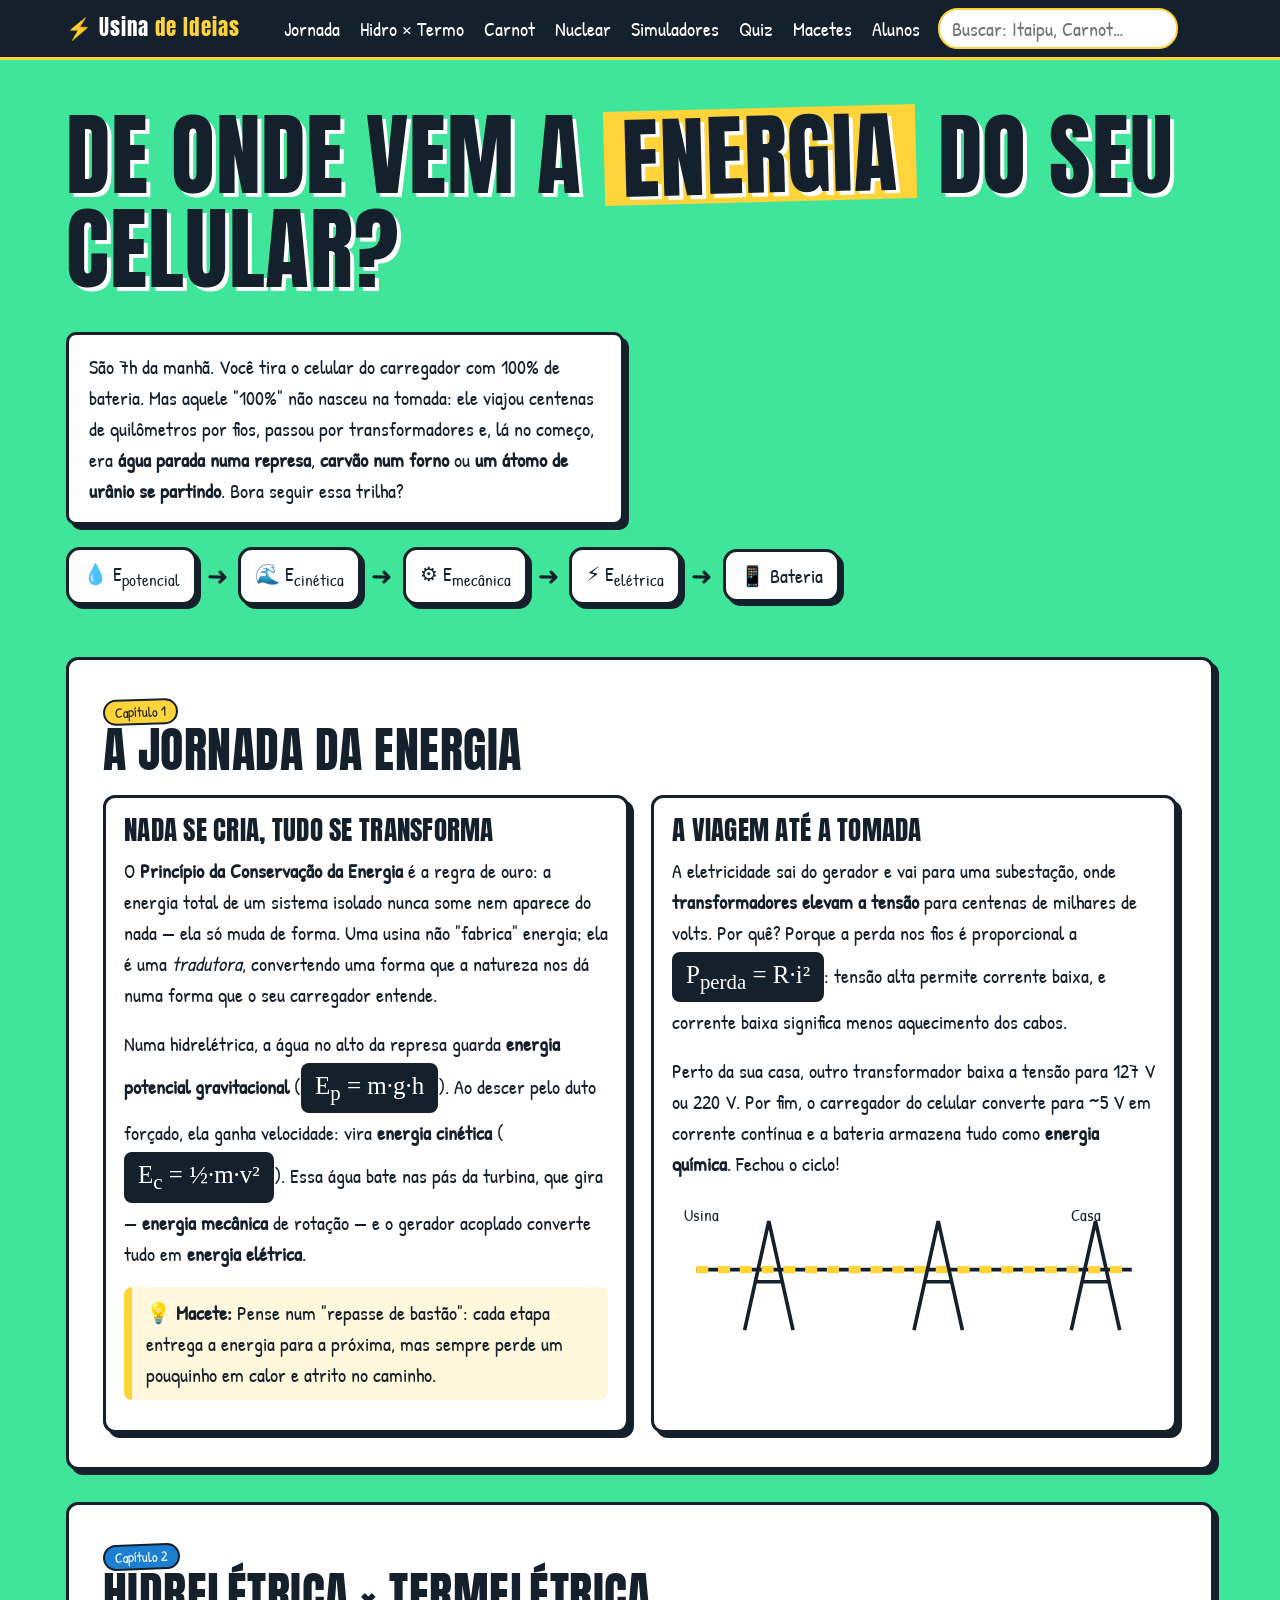
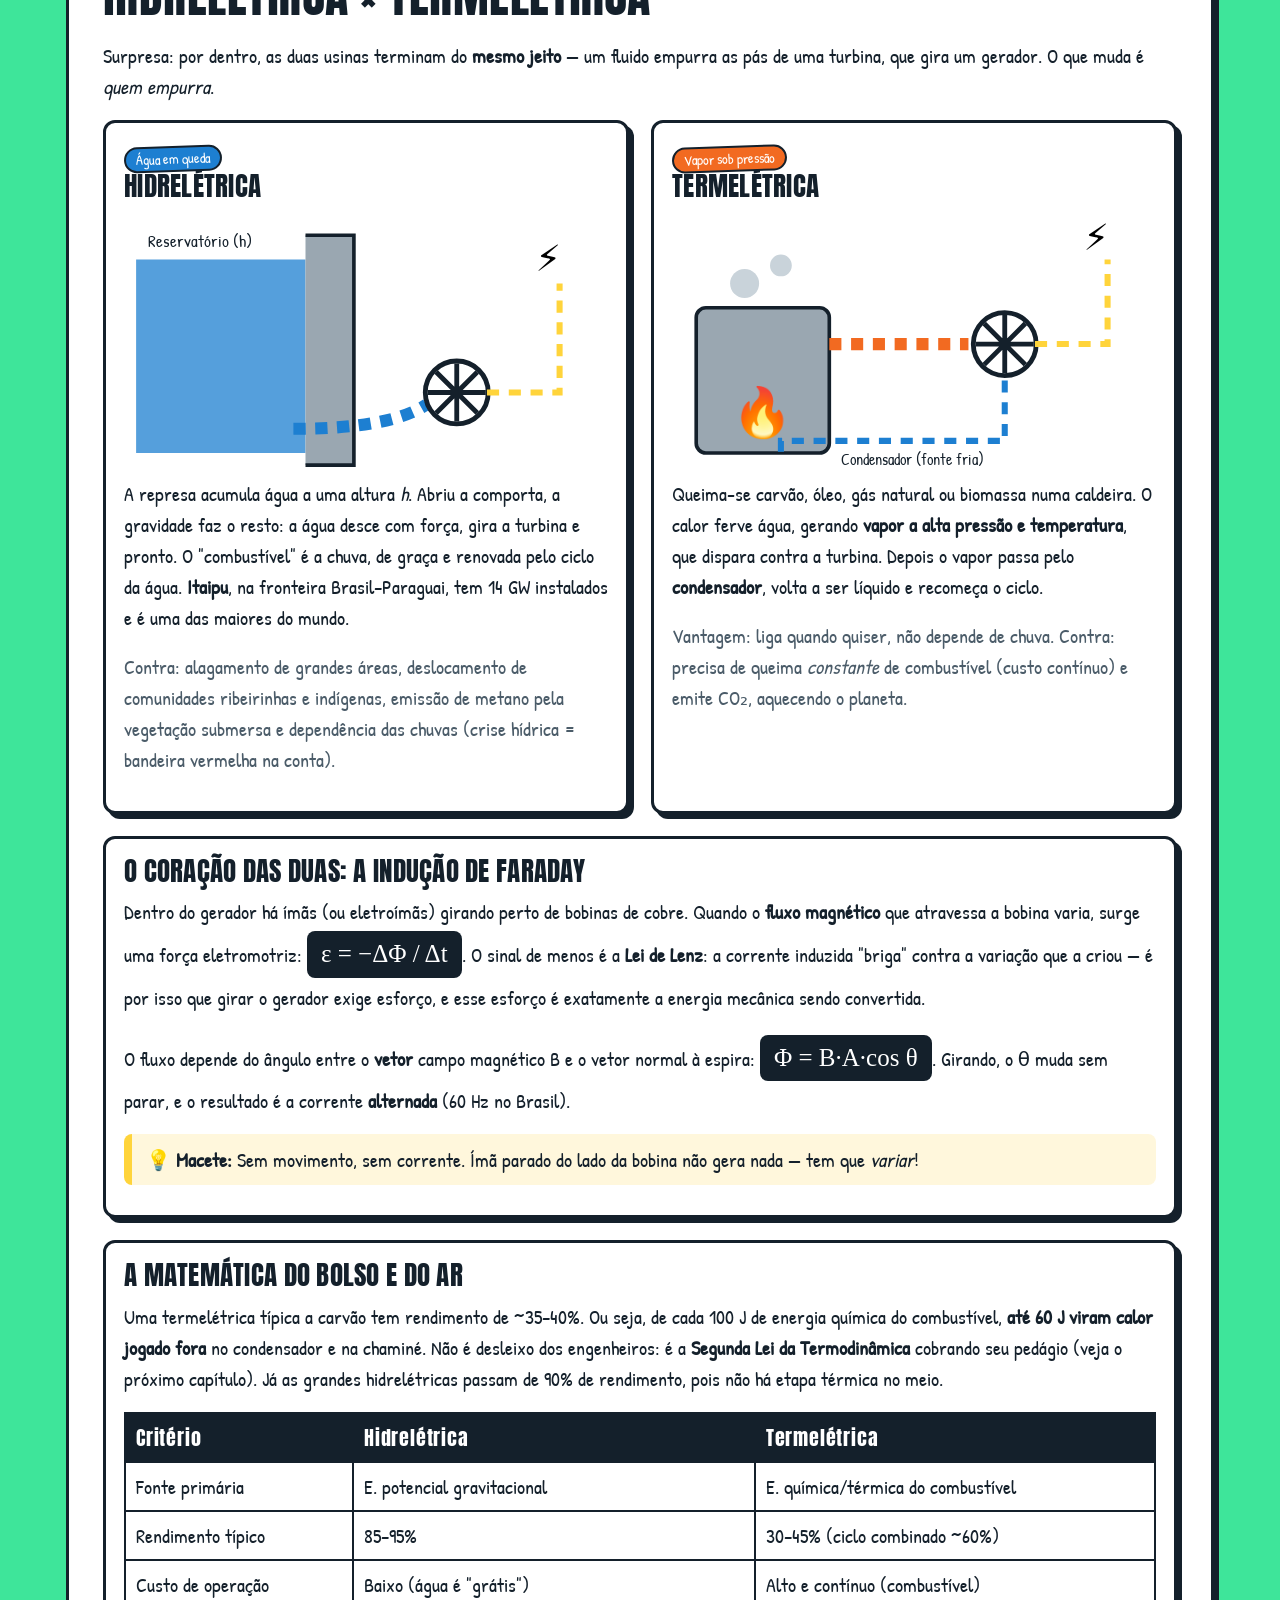
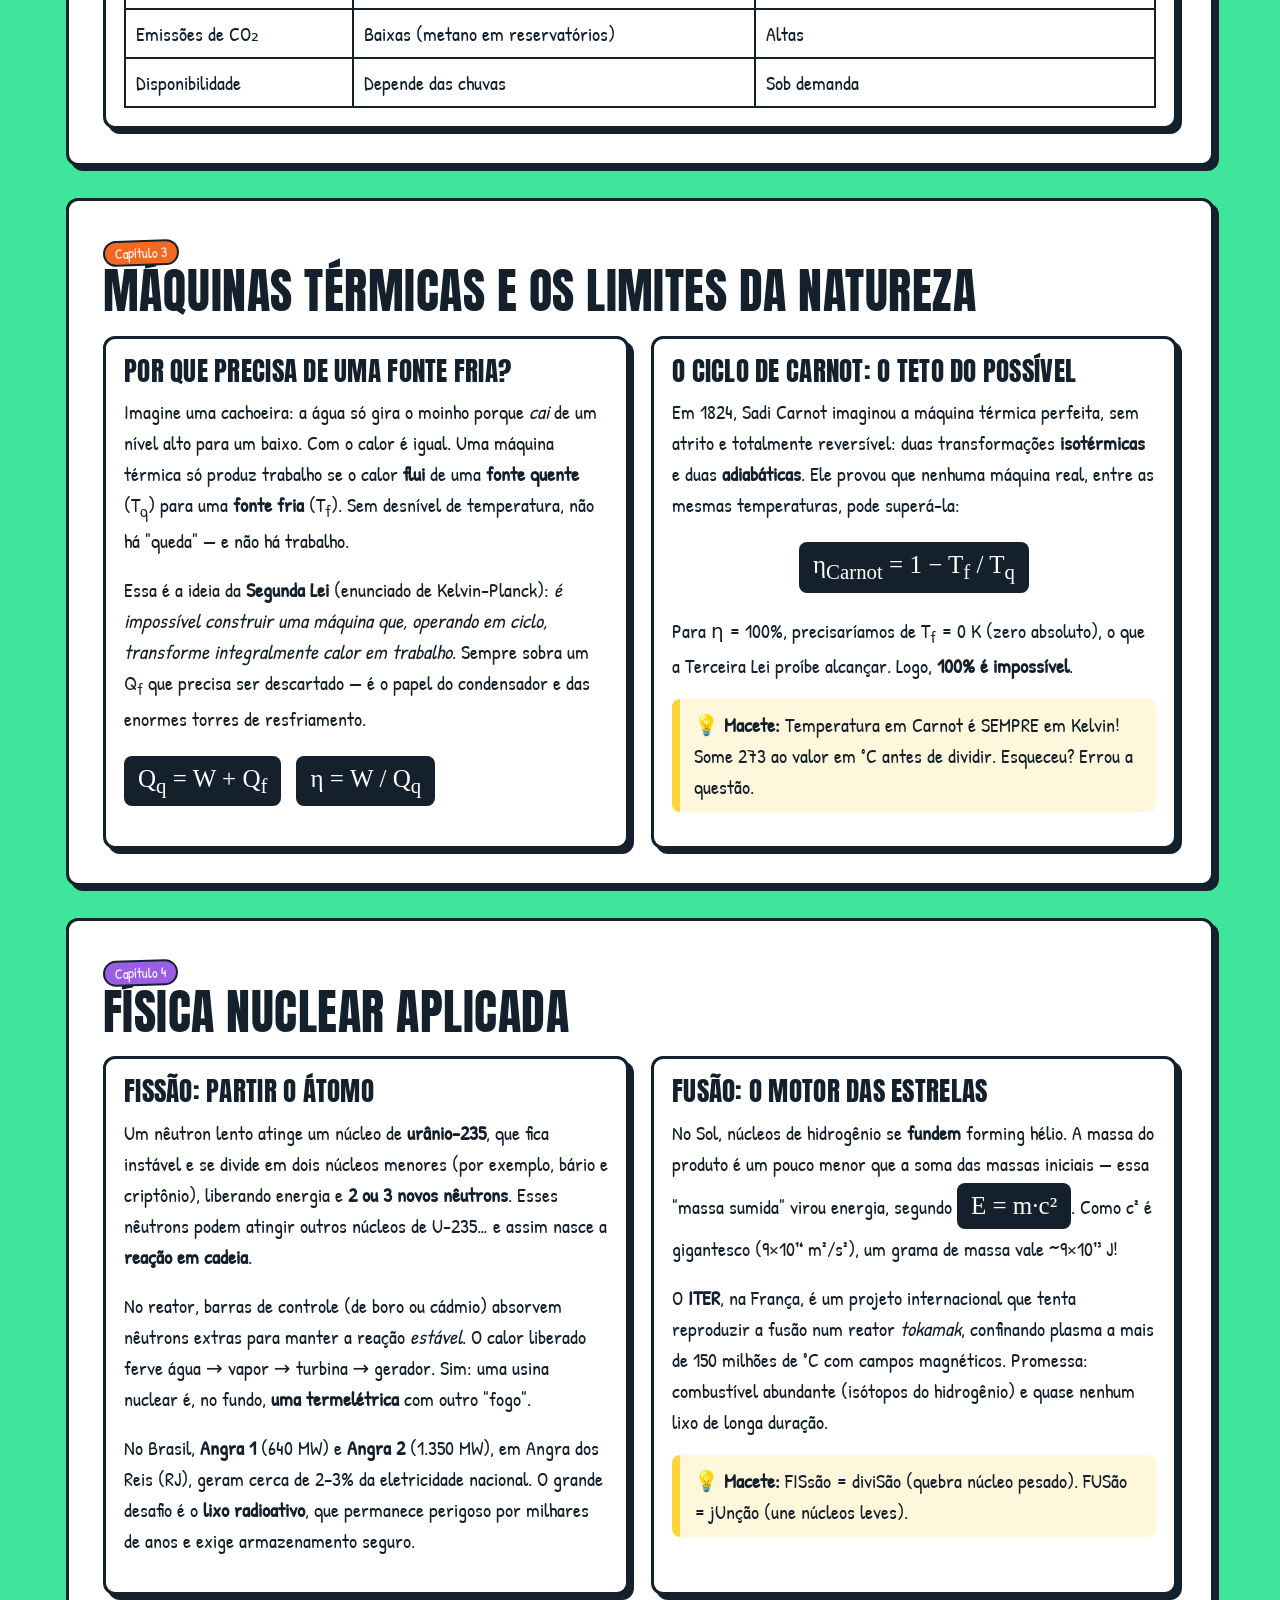
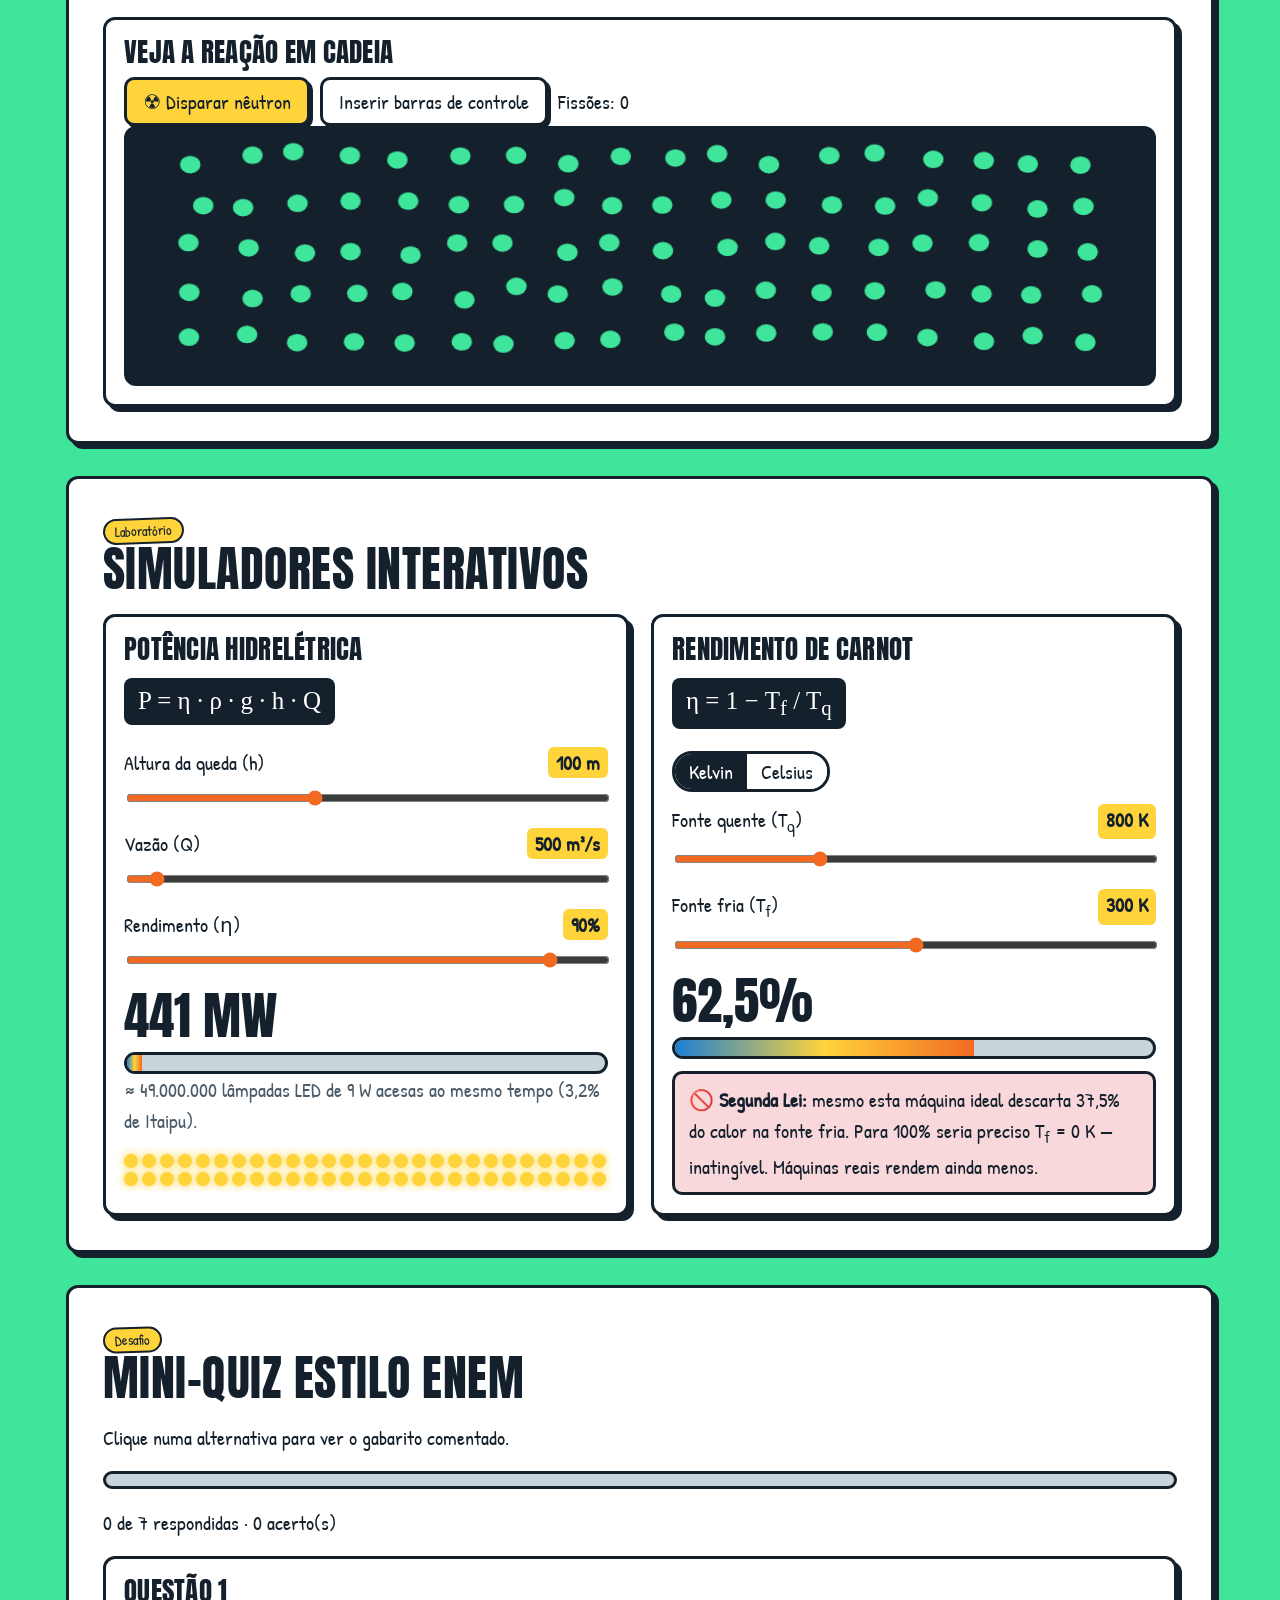
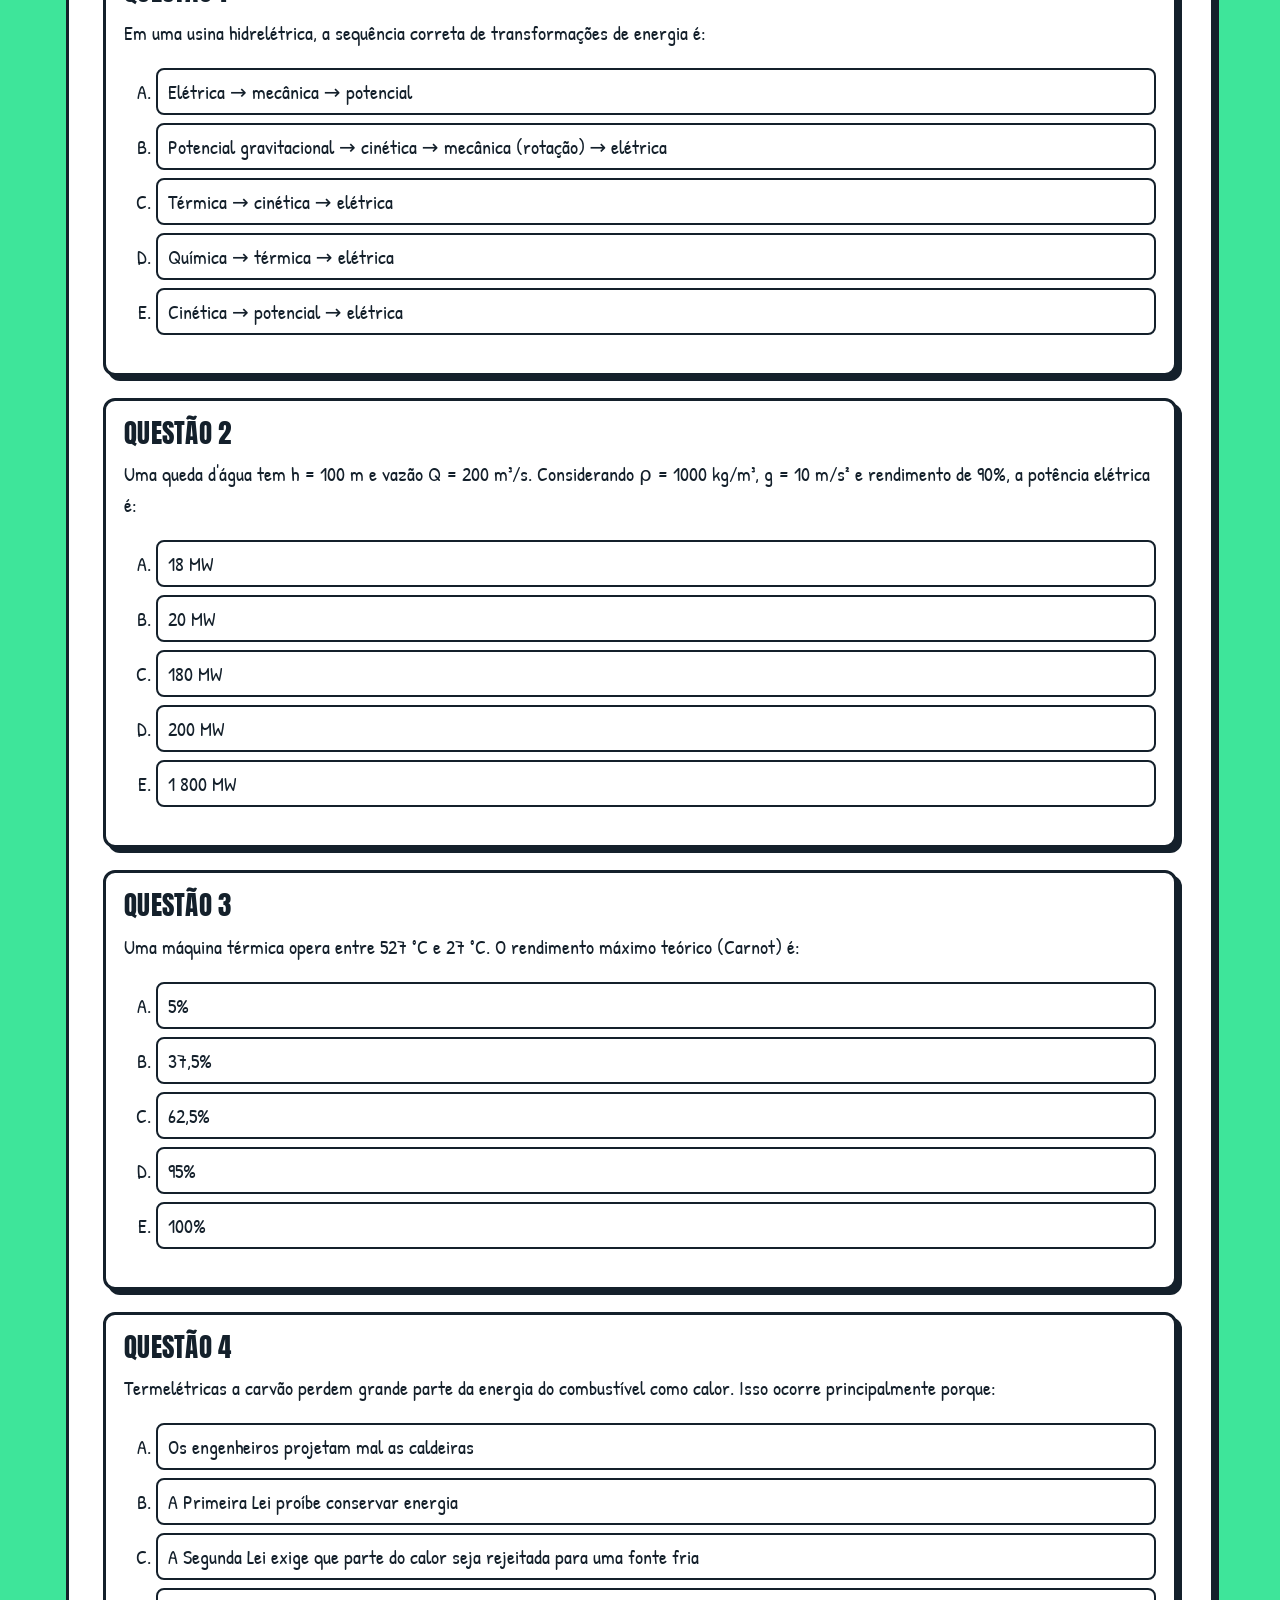
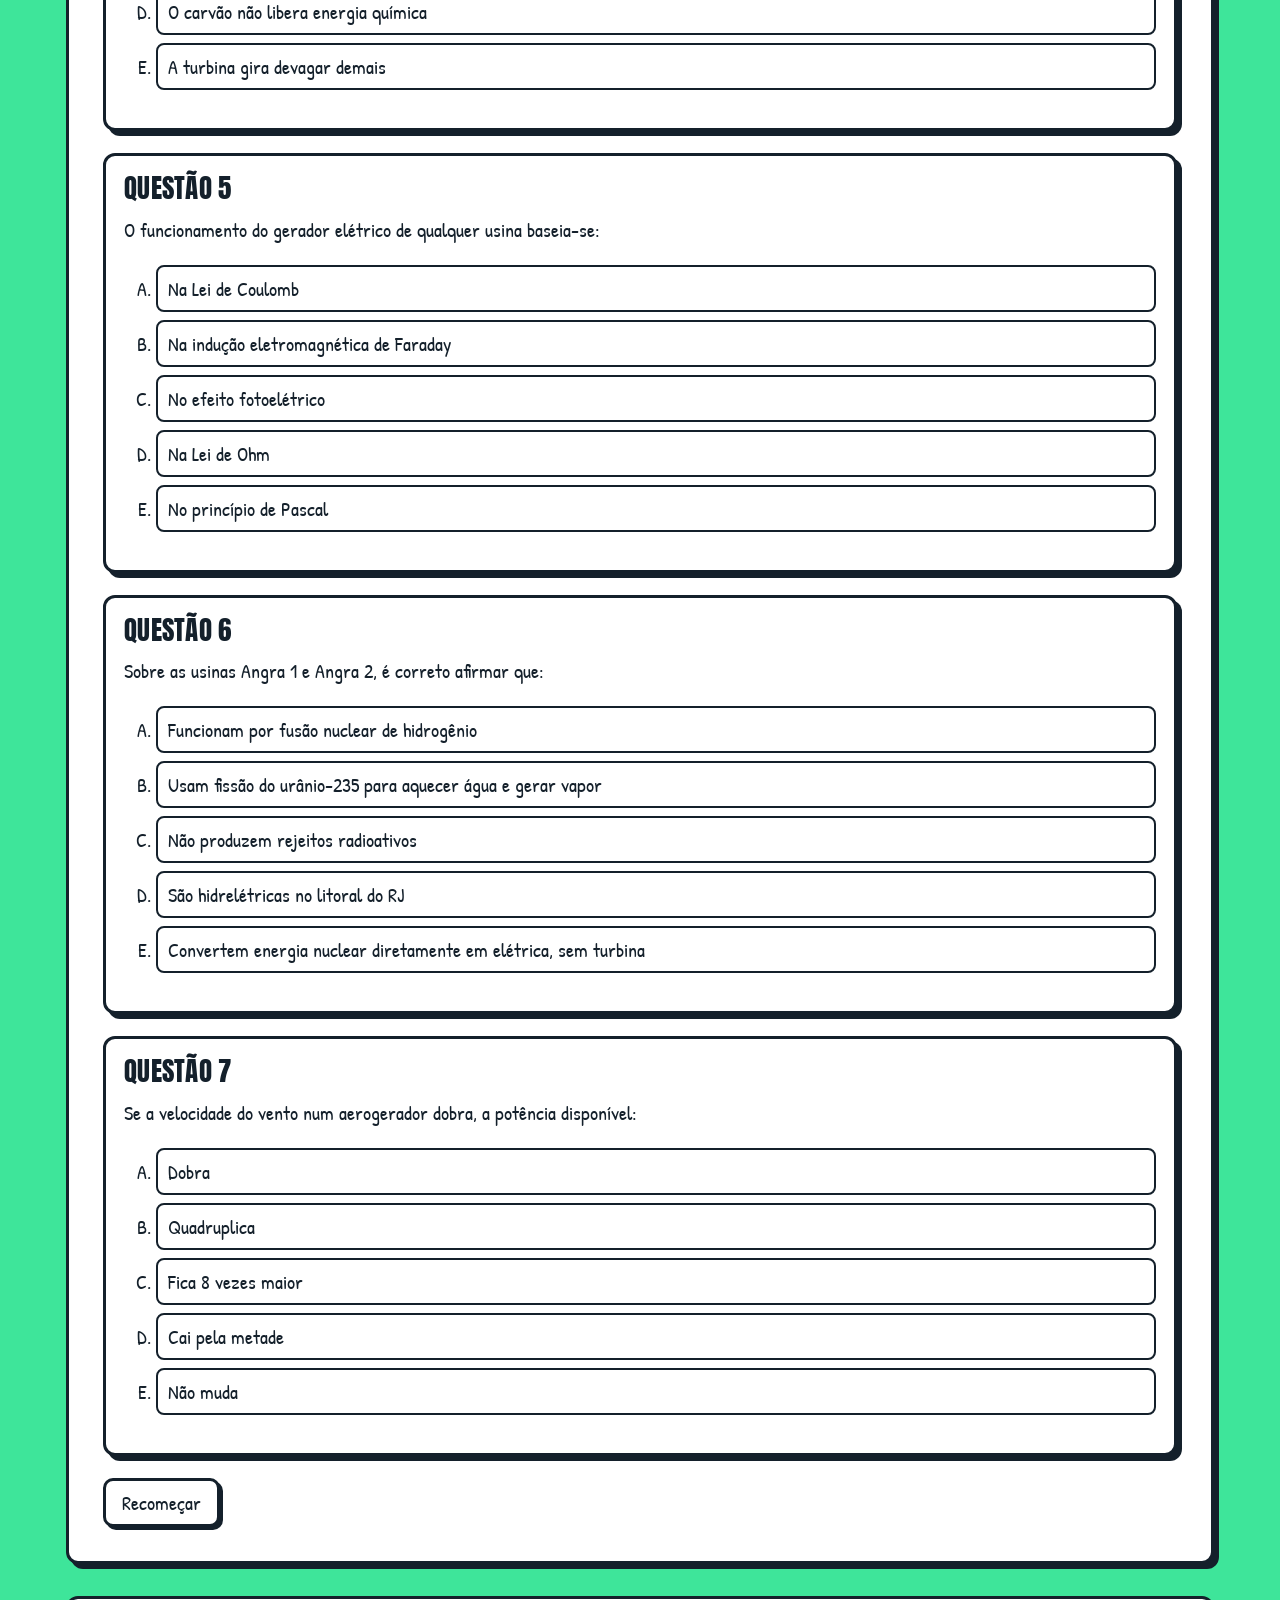
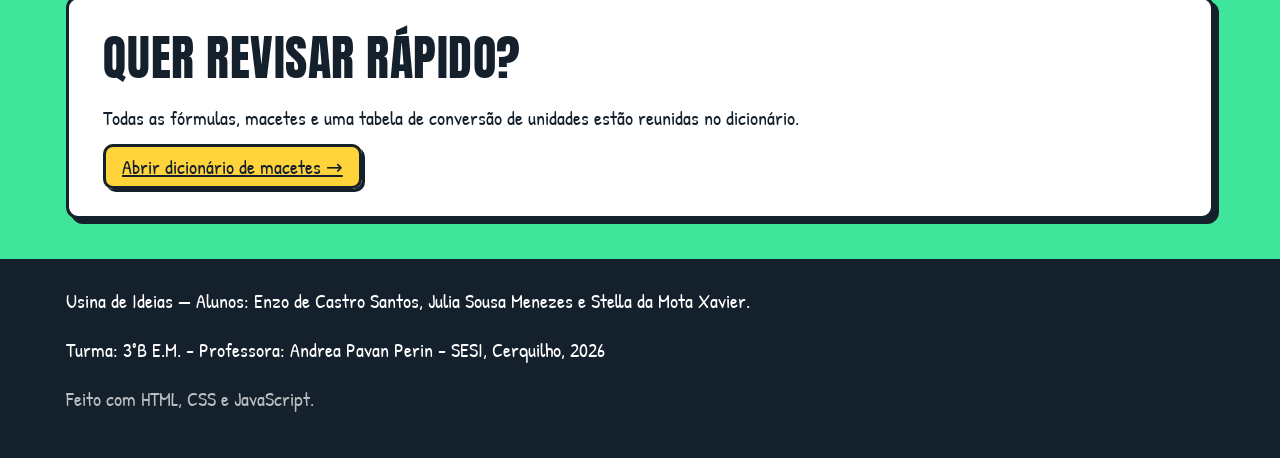
==== index.html @ dcb0fc41 "Adiciona arquivos completos do site" ====
<!DOCTYPE html>
<html lang="pt-BR">

<head>
  <meta charset="UTF-8">
  <meta name="viewport" content="width=device-width, initial-scale=1">
  <title>Usina de Ideias — A Jornada da Energia Elétrica</title>
  <meta name="description"
    content="Hidrelétrica, termelétrica, Carnot e física nuclear explicados com simuladores interativos para o Ensino Médio e vestibulares.">
  <link rel="icon" href="assets/favicon.svg" type="image/svg+xml">
  <link rel="preconnect" href="https://fonts.googleapis.com">
  <link href="https://fonts.googleapis.com/css2?family=Anton&family=Patrick+Hand&display=swap" rel="stylesheet">
  <link rel="stylesheet" href="css/style.css">
  <script>try { const t = localStorage.getItem('theme'); if (t) document.documentElement.dataset.theme = t; else if (matchMedia('(prefers-color-scheme: dark)').matches) document.documentElement.dataset.theme = 'dark' } catch (e) { }</script>
</head>

<body>
  <a class="skip" href="#conteudo">Pular para o conteúdo</a>
  <header class="site-header">
    <div class="wrap">
      <a class="brand" href="index.html">⚡ Usina <span>de Ideias</span></a>
      <nav class="site-nav" aria-label="Principal">
        <ul>
          <li><a href="#jornada">Jornada</a></li>
          <li><a href="#comparativo">Hidro × Termo</a></li>
          <li><a href="#termica">Carnot</a></li>
          <li><a href="#nuclear">Nuclear</a></li>
          <li><a href="#simuladores">Simuladores</a></li>
          <li><a href="#quiz">Quiz</a></li>
          <li><a href="paginas/exercicios.html">Macetes</a></li>
          <li><a href="#alunos">Alunos</a></li>
        </ul>
      </nav>
      <form class="search" role="search" onsubmit="return false">
        <label for="busca" class="skip">Buscar</label>
        <input id="busca" type="search" placeholder="Buscar: Itaipu, Carnot…" autocomplete="off">
        <output id="busca-res" aria-live="polite"></output>
      </form>
      <!-- <button class="btn-theme" id="theme-toggle" type="button" aria-label="Alternar tema">🌙</button> -->
    </div>
  </header>

  <main id="conteudo" class="wrap">
    <section class="hero" aria-labelledby="titulo">
      <h1 id="titulo">De onde vem a <span>energia</span> do seu celular?</h1>
      <p class="lead">São 7h da manhã. Você tira o celular do carregador com 100% de bateria. Mas aquele "100%" não
        nasceu na tomada: ele viajou centenas de quilômetros por fios, passou por transformadores e, lá no começo, era
        <strong>água parada numa represa</strong>, <strong>carvão num forno</strong> ou <strong>um átomo de urânio se
          partindo</strong>. Bora seguir essa trilha?</p>
      <ol class="chain" aria-label="Cadeia de transformações de energia">
        <li>💧 E<sub>potencial</sub></li>
        <li class="arrow" aria-hidden="true">➜</li>
        <li>🌊 E<sub>cinética</sub></li>
        <li class="arrow" aria-hidden="true">➜</li>
        <li>⚙️ E<sub>mecânica</sub></li>
        <li class="arrow" aria-hidden="true">➜</li>
        <li>⚡ E<sub>elétrica</sub></li>
        <li class="arrow" aria-hidden="true">➜</li>
        <li>📱 Bateria</li>
      </ol>
    </section>

    <!-- ===== 1. Jornada ===== -->
    <section id="jornada" class="poster" aria-labelledby="h-jornada">
      <span class="tag">Capítulo 1</span>
      <h2 id="h-jornada">A jornada da energia</h2>
      <div class="grid g2">
        <article class="card" data-search="conservação energia potencial cinética jornada celular">
          <h3>Nada se cria, tudo se transforma</h3>
          <p>O <strong>Princípio da Conservação da Energia</strong> é a regra de ouro: a energia total de um sistema
            isolado nunca some nem aparece do nada — ela só muda de forma. Uma usina não "fabrica" energia; ela é uma
            <em>tradutora</em>, convertendo uma forma que a natureza nos dá numa forma que o seu carregador entende.</p>
          <p>Numa hidrelétrica, a água no alto da represa guarda <strong>energia potencial gravitacional</strong> (<span
              class="formula">E<sub>p</sub> = m·g·h</span>). Ao descer pelo duto forçado, ela ganha velocidade: vira
            <strong>energia cinética</strong> (<span class="formula">E<sub>c</sub> = ½·m·v²</span>). Essa água bate nas
            pás da turbina, que gira — <strong>energia mecânica</strong> de rotação — e o gerador acoplado converte tudo
            em <strong>energia elétrica</strong>.</p>
          <p class="macete">Pense num "repasse de bastão": cada etapa entrega a energia para a próxima, mas sempre perde
            um pouquinho em calor e atrito no caminho.</p>
        </article>
        <article class="card" data-search="transmissão linha tensão transformador celular carregador">
          <h3>A viagem até a tomada</h3>
          <p>A eletricidade sai do gerador e vai para uma subestação, onde <strong>transformadores elevam a
              tensão</strong> para centenas de milhares de volts. Por quê? Porque a perda nos fios é proporcional a
            <span class="formula">P<sub>perda</sub> = R·i²</span>: tensão alta permite corrente baixa, e corrente baixa
            significa menos aquecimento dos cabos.</p>
          <p>Perto da sua casa, outro transformador baixa a tensão para 127 V ou 220 V. Por fim, o carregador do celular
            converte para ~5 V em corrente contínua e a bateria armazena tudo como <strong>energia química</strong>.
            Fechou o ciclo!</p>
          <svg class="diagram" viewBox="0 0 400 120" role="img" aria-label="Linha de transmissão com fluxo de energia">
            <line x1="20" y1="60" x2="380" y2="60" stroke="currentColor" stroke-width="3" />
            <line class="flow" x1="20" y1="60" x2="380" y2="60" stroke="#ffd43b" stroke-width="6" />
            <g fill="none" stroke="currentColor" stroke-width="3">
              <path d="M60 110 L80 20 L100 110 M68 70 H92" />
              <path d="M200 110 L220 20 L240 110 M208 70 H232" />
              <path d="M330 110 L350 20 L370 110 M338 70 H362" />
            </g>
            <text x="10" y="20" font-size="14" fill="currentColor">Usina</text><text x="330" y="20" font-size="14"
              fill="currentColor">Casa</text>
          </svg>
        </article>
      </div>
    </section>

    <!-- ===== 2. Comparativo ===== -->
    <section id="comparativo" class="poster" aria-labelledby="h-cmp">
      <span class="tag water">Capítulo 2</span>
      <h2 id="h-cmp">Hidrelétrica × Termelétrica</h2>
      <p>Surpresa: por dentro, as duas usinas terminam do <strong>mesmo jeito</strong> — um fluido empurra as pás de uma
        turbina, que gira um gerador. O que muda é <em>quem empurra</em>.</p>
      <div class="grid g2">
        <article class="card" data-search="hidrelétrica itaipu água represa turbina queda potencial">
          <span class="tag water">Água em queda</span>
          <h3>Hidrelétrica</h3>
          <svg class="diagram" viewBox="0 0 400 220" role="img"
            aria-label="Esquema de hidrelétrica com água fluindo para turbina giratória">
            <path d="M10 40 H150 V200 H10Z" fill="#1d7fd1" opacity=".75" />
            <path d="M150 20 L190 20 L190 210 L150 210" fill="#9aa7b1" stroke="currentColor" stroke-width="3" />
            <path class="flow" d="M140 180 Q220 180 250 160" stroke="#1d7fd1" stroke-width="10" fill="none" />
            <g class="spin" transform="translate(275 150)">
              <circle r="26" fill="none" stroke="currentColor" stroke-width="4" />
              <path d="M0-24V24M-24 0H24M-17-17L17 17M17-17L-17 17" stroke="currentColor" stroke-width="4" />
            </g>
            <path class="flow slow" d="M300 150 H360 V60" stroke="#ffd43b" stroke-width="5" fill="none" />
            <text class="pulse" x="340" y="50" font-size="30">⚡</text>
            <text x="20" y="30" font-size="14" fill="currentColor">Reservatório (h)</text>
          </svg>
          <p>A represa acumula água a uma altura <em>h</em>. Abriu a comporta, a gravidade faz o resto: a água desce com
            força, gira a turbina e pronto. O "combustível" é a chuva, de graça e renovada pelo ciclo da água.
            <strong>Itaipu</strong>, na fronteira Brasil–Paraguai, tem 14 GW instalados e é uma das maiores do mundo.
          </p>
          <p class="muted">Contra: alagamento de grandes áreas, deslocamento de comunidades ribeirinhas e indígenas,
            emissão de metano pela vegetação submersa e dependência das chuvas (crise hídrica = bandeira vermelha na
            conta).</p>
        </article>
        <article class="card" data-search="termelétrica vapor caldeira carvão gás combustível fóssil calor">
          <span class="tag fire">Vapor sob pressão</span>
          <h3>Termelétrica</h3>
          <svg class="diagram" viewBox="0 0 400 220" role="img"
            aria-label="Esquema de termelétrica com caldeira, vapor e turbina">
            <rect x="20" y="80" width="110" height="120" rx="8" fill="#9aa7b1" stroke="currentColor" stroke-width="3" />
            <text class="pulse" x="50" y="180" font-size="40">🔥</text>
            <g fill="#c9d3da">
              <circle class="boil" cx="60" cy="60" r="12" />
              <circle class="boil" cx="90" cy="45" r="9" style="animation-delay:.6s" />
            </g>
            <path class="flow" d="M130 110 H245" stroke="#f26a21" stroke-width="10" fill="none" />
            <g class="spin" transform="translate(275 110)">
              <circle r="26" fill="none" stroke="currentColor" stroke-width="4" />
              <path d="M0-24V24M-24 0H24M-17-17L17 17M17-17L-17 17" stroke="currentColor" stroke-width="4" />
            </g>
            <path class="flow slow" d="M275 140 V190 H90 V200" stroke="#1d7fd1" stroke-width="5" fill="none" />
            <text x="140" y="210" font-size="13" fill="currentColor">Condensador (fonte fria)</text>
            <path class="flow slow" d="M300 110 H360 V40" stroke="#ffd43b" stroke-width="5" fill="none" /><text
              class="pulse" x="340" y="32" font-size="30">⚡</text>
          </svg>
          <p>Queima-se carvão, óleo, gás natural ou biomassa numa caldeira. O calor ferve água, gerando <strong>vapor a
              alta pressão e temperatura</strong>, que dispara contra a turbina. Depois o vapor passa pelo
            <strong>condensador</strong>, volta a ser líquido e recomeça o ciclo.</p>
          <p class="muted">Vantagem: liga quando quiser, não depende de chuva. Contra: precisa de queima
            <em>constante</em> de combustível (custo contínuo) e emite CO₂, aquecendo o planeta.</p>
        </article>
      </div>

      <article class="card" style="margin-top:22px"
        data-search="indução faraday gerador ímã bobina fluxo magnético vetor lenz">
        <h3>O coração das duas: a Indução de Faraday</h3>
        <p>Dentro do gerador há ímãs (ou eletroímãs) girando perto de bobinas de cobre. Quando o <strong>fluxo
            magnético</strong> que atravessa a bobina varia, surge uma força eletromotriz: <span class="formula">ε = −ΔΦ
            / Δt</span>. O sinal de menos é a <strong>Lei de Lenz</strong>: a corrente induzida "briga" contra a
          variação que a criou — é por isso que girar o gerador exige esforço, e esse esforço é exatamente a energia
          mecânica sendo convertida.</p>
        <p>O fluxo depende do ângulo entre o <strong>vetor</strong> campo magnético B e o vetor normal à espira: <span
            class="formula">Φ = B·A·cos θ</span>. Girando, o θ muda sem parar, e o resultado é a corrente
          <strong>alternada</strong> (60 Hz no Brasil).</p>
        <p class="macete">Sem movimento, sem corrente. Ímã parado do lado da bobina não gera nada — tem que
          <em>variar</em>!</p>
      </article>

      <article class="card" style="margin-top:22px"
        data-search="custo impacto ambiental 60% calor perda rendimento termelétrica">
        <h3>A matemática do bolso e do ar</h3>
        <p>Uma termelétrica típica a carvão tem rendimento de ~35–40%. Ou seja, de cada 100 J de energia química do
          combustível, <strong>até 60 J viram calor jogado fora</strong> no condensador e na chaminé. Não é desleixo dos
          engenheiros: é a <strong>Segunda Lei da Termodinâmica</strong> cobrando seu pedágio (veja o próximo capítulo).
          Já as grandes hidrelétricas passam de 90% de rendimento, pois não há etapa térmica no meio.</p>
        <div class="table-scroll">
          <table class="cmp">
            <thead>
              <tr>
                <th>Critério</th>
                <th>Hidrelétrica</th>
                <th>Termelétrica</th>
              </tr>
            </thead>
            <tbody>
              <tr>
                <td>Fonte primária</td>
                <td>E. potencial gravitacional</td>
                <td>E. química/térmica do combustível</td>
              </tr>
              <tr>
                <td>Rendimento típico</td>
                <td>85–95%</td>
                <td>30–45% (ciclo combinado ~60%)</td>
              </tr>
              <tr>
                <td>Custo de operação</td>
                <td>Baixo (água é "grátis")</td>
                <td>Alto e contínuo (combustível)</td>
              </tr>
              <tr>
                <td>Emissões de CO₂</td>
                <td>Baixas (metano em reservatórios)</td>
                <td>Altas</td>
              </tr>
              <tr>
                <td>Disponibilidade</td>
                <td>Depende das chuvas</td>
                <td>Sob demanda</td>
              </tr>
            </tbody>
          </table>
        </div>
      </article>
    </section>

    <!-- ===== 3. Térmica ===== -->
    <section id="termica" class="poster" aria-labelledby="h-term">
      <span class="tag fire">Capítulo 3</span>
      <h2 id="h-term">Máquinas térmicas e os limites da natureza</h2>
      <div class="grid g2">
        <article class="card" data-search="segunda lei termodinâmica fonte fria condensador entropia máquina térmica">
          <h3>Por que precisa de uma fonte fria?</h3>
          <p>Imagine uma cachoeira: a água só gira o moinho porque <em>cai</em> de um nível alto para um baixo. Com o
            calor é igual. Uma máquina térmica só produz trabalho se o calor <strong>flui</strong> de uma <strong>fonte
              quente</strong> (T<sub>q</sub>) para uma <strong>fonte fria</strong> (T<sub>f</sub>). Sem desnível de
            temperatura, não há "queda" — e não há trabalho.</p>
          <p>Essa é a ideia da <strong>Segunda Lei</strong> (enunciado de Kelvin-Planck): <em>é impossível construir uma
              máquina que, operando em ciclo, transforme integralmente calor em trabalho</em>. Sempre sobra um
            Q<sub>f</sub> que precisa ser descartado — é o papel do condensador e das enormes torres de resfriamento.
          </p>
          <p><span class="formula">Q<sub>q</sub> = W + Q<sub>f</sub></span> &nbsp; <span class="formula">η = W /
              Q<sub>q</sub></span></p>
        </article>
        <article class="card" data-search="carnot ciclo rendimento máximo kelvin temperatura">
          <h3>O ciclo de Carnot: o teto do possível</h3>
          <p>Em 1824, Sadi Carnot imaginou a máquina térmica perfeita, sem atrito e totalmente reversível: duas
            transformações <strong>isotérmicas</strong> e duas <strong>adiabáticas</strong>. Ele provou que nenhuma
            máquina real, entre as mesmas temperaturas, pode superá-la:</p>
          <p style="text-align:center"><span class="formula">η<sub>Carnot</sub> = 1 − T<sub>f</sub> /
              T<sub>q</sub></span></p>
          <p>Para η = 100%, precisaríamos de T<sub>f</sub> = 0 K (zero absoluto), o que a Terceira Lei proíbe alcançar.
            Logo, <strong>100% é impossível</strong>.</p>
          <p class="macete">Temperatura em Carnot é SEMPRE em Kelvin! Some 273 ao valor em °C antes de dividir.
            Esqueceu? Errou a questão.</p>
        </article>
      </div>
    </section>

    <!-- ===== 4. Nuclear ===== -->
    <section id="nuclear" class="poster" aria-labelledby="h-nuc">
      <span class="tag nuke">Capítulo 4</span>
      <h2 id="h-nuc">Física nuclear aplicada</h2>
      <div class="grid g2">
        <article class="card" data-search="fissão urânio 235 reação em cadeia nêutron angra lixo radioativo">
          <h3>Fissão: partir o átomo</h3>
          <p>Um nêutron lento atinge um núcleo de <strong>urânio-235</strong>, que fica instável e se divide em dois
            núcleos menores (por exemplo, bário e criptônio), liberando energia e <strong>2 ou 3 novos
              nêutrons</strong>. Esses nêutrons podem atingir outros núcleos de U-235… e assim nasce a <strong>reação em
              cadeia</strong>.</p>
          <p>No reator, barras de controle (de boro ou cádmio) absorvem nêutrons extras para manter a reação
            <em>estável</em>. O calor liberado ferve água → vapor → turbina → gerador. Sim: uma usina nuclear é, no
            fundo, <strong>uma termelétrica</strong> com outro "fogo".</p>
          <p>No Brasil, <strong>Angra 1</strong> (640 MW) e <strong>Angra 2</strong> (1.350 MW), em Angra dos Reis (RJ),
            geram cerca de 2–3% da eletricidade nacional. O grande desafio é o <strong>lixo radioativo</strong>, que
            permanece perigoso por milhares de anos e exige armazenamento seguro.</p>
        </article>
        <article class="card" data-search="fusão nuclear estrelas sol iter hidrogênio einstein">
          <h3>Fusão: o motor das estrelas</h3>
          <p>No Sol, núcleos de hidrogênio se <strong>fundem</strong> forming hélio. A massa do produto é um pouco
            menor que a soma das massas iniciais — essa "massa sumida" virou energia, segundo <span class="formula">E =
              m·c²</span>. Como c² é gigantesco (9×10¹⁶ m²/s²), um grama de massa vale ~9×10¹³ J!</p>
          <p>O <strong>ITER</strong>, na França, é um projeto internacional que tenta reproduzir a fusão num reator
            <em>tokamak</em>, confinando plasma a mais de 150 milhões de °C com campos magnéticos. Promessa: combustível
            abundante (isótopos do hidrogênio) e quase nenhum lixo de longa duração.</p>
          <p class="macete">FISsão = diviSão (quebra núcleo pesado). FUSão = jUnção (une núcleos leves).</p>
        </article>
      </div>
      <article class="card" style="margin-top:22px" data-search="reação em cadeia simulação nêutron fissão">
        <h3>Veja a reação em cadeia</h3>
        <div class="chain-react">
          <button class="btn" id="fission-start" type="button">☢️ Disparar nêutron</button>
          <button class="btn ghost" id="fission-control" type="button" aria-pressed="false">Inserir barras de
            controle</button>
          <span id="fission-count" aria-live="polite">Fissões: 0</span>
        </div>
        <canvas id="fission-canvas" width="900" height="260"
          aria-label="Simulação de reação em cadeia de fissão nuclear"></canvas>
      </article>
    </section>

    <!-- ===== 5. Simuladores ===== -->
    <section id="simuladores" class="poster" aria-labelledby="h-sim">
      <span class="tag">Laboratório</span>
      <h2 id="h-sim">Simuladores interativos</h2>
      <div class="grid g2">
        <article class="card" data-search="calculadora potência hidrelétrica vazão altura lâmpadas led itaipu">
          <h3>Potência hidrelétrica</h3>
          <p><span class="formula">P = η · ρ · g · h · Q</span></p>
          <div class="field"><label for="h">Altura da queda (h) <output id="h-out">100 m</output></label><input
              type="range" id="h" min="5" max="250" value="100"></div>
          <div class="field"><label for="q">Vazão (Q) <output id="q-out">500 m³/s</output></label><input type="range"
              id="q" min="10" max="10000" step="10" value="500"></div>
          <div class="field"><label for="eta">Rendimento (η) <output id="eta-out">90%</output></label><input
              type="range" id="eta" min="50" max="95" value="90"></div>
          <p class="result" id="p-out" aria-live="polite">— MW</p>
          <div class="bar" aria-hidden="true"><i id="p-bar"></i></div>
          <p id="led-out" class="muted"></p>
          <div class="leds" id="leds" aria-hidden="true"></div>
        </article>
        <article class="card" data-search="calculadora carnot rendimento temperatura kelvin celsius">
          <h3>Rendimento de Carnot</h3>
          <p><span class="formula">η = 1 − T<sub>f</sub> / T<sub>q</sub></span></p>
          <div class="seg" role="group" aria-label="Unidade"><button type="button" data-unit="K"
              aria-pressed="true">Kelvin</button><button type="button" data-unit="C"
              aria-pressed="false">Celsius</button></div>
          <div class="field" style="margin-top:12px"><label for="tq"><span>Fonte quente (T<sub>q</sub>)</span> <output
                id="tq-out"></output></label><input type="range" id="tq" min="300" max="2000" value="800"></div>
          <div class="field"><label for="tf"><span>Fonte fria (T<sub>f</sub>)</span> <output
                id="tf-out"></output></label><input type="range" id="tf" min="1" max="600" value="300"></div>
          <p class="result" id="c-out" aria-live="polite">—</p>
          <div class="bar" aria-hidden="true"><i id="c-bar"></i></div>
          <div class="alert" id="c-alert" role="status"></div>
        </article>
      </div>
    </section>

    <!-- ===== 6. Quiz ===== -->
    <section id="quiz" class="poster" aria-labelledby="h-quiz">
      <span class="tag">Desafio</span>
      <h2 id="h-quiz">Mini-quiz estilo ENEM</h2>
      <p>Clique numa alternativa para ver o gabarito comentado.</p>
      <div class="progress" aria-hidden="true"><i id="quiz-bar"></i></div>
      <p id="quiz-score" aria-live="polite">0 de 0 respondidas</p>
      <div id="quiz-list"></div>
      <button class="btn ghost" id="quiz-reset" type="button">Recomeçar</button>
    </section>

    <aside class="poster" aria-label="Próximo passo">
      <h2>Quer revisar rápido?</h2>
      <p>Todas as fórmulas, macetes e uma tabela de conversão de unidades estão reunidas no dicionário.</p>
      <a class="btn" href="paginas/exercicios.html">Abrir dicionário de macetes →</a>
    </aside>
  </main>

  <dialog id="quiz-dialog">
    <h3>Parabéns! 🎉</h3>
    <p id="quiz-final"></p>
    <form method="dialog"><button class="btn">Fechar</button></form>
  </dialog>

  <footer id="alunos" class="site-footer">
    <div class="wrap">
      <p>Usina de Ideias — Alunos: Enzo de Castro Santos, Julia Sousa Menezes e Stella da Mota Xavier.</p>
      <p>Turma: 3°B E.M. - Professora: Andrea Pavan Perin - SESI, Cerquilho, 2026</p>
      <p class="muted" style="color:inherit;opacity:.7">Feito com HTML, CSS e JavaScript.</p>
    </div>
  </footer>

  <script src="js/main.js" defer></script>
  <script src="js/simulators.js" defer></script>
  <script src="js/quiz.js" defer></script>
</body>

</html>
---- css/style.css ----
/* ===== Design System: Poster Didático ===== */
:root{
  --bg:#3ee59a;--paper:#fff;--ink:#14202b;--muted:#4b5c69;--line:#c9d3da;
  --spark:#ffd43b;--fire:#f26a21;--water:#1d7fd1;--nuke:#9b5de5;--ok:#1aa45b;--bad:#d62839;
  --radius:12px;--border:3px solid var(--ink);--shadow:5px 5px 0 var(--ink);
  --fs-hero:clamp(2.4rem,8vw,5.6rem);--fs-h2:clamp(1.8rem,4.5vw,3rem);--fs-body:clamp(1.05rem,1.2vw + .7rem,1.25rem);
  color-scheme:light;
}
:root[data-theme="dark"]{--bg:#0e3d2d;--paper:#17232e;--ink:#eef3f6;--muted:#a8b8c4;--line:#31424f;color-scheme:dark}
*,*::before,*::after{box-sizing:border-box}
html{scroll-behavior:smooth;scroll-padding-top:80px}
body{margin:0;background:var(--bg);color:var(--ink);font:var(--fs-body)/1.55 "Patrick Hand","Comic Sans MS",system-ui,sans-serif;transition:background .3s,color .3s}
h1,h2,h3{font-family:Anton,Impact,"Arial Narrow",sans-serif;font-weight:400;text-transform:uppercase;line-height:1.05;margin:0 0 .4em;letter-spacing:.01em}
h2{font-size:var(--fs-h2)}h3{font-size:clamp(1.3rem,2.4vw,1.7rem)}
p{margin:0 0 .9em}a{color:inherit}
button,input,select{font:inherit;color:inherit}
:focus-visible{outline:3px solid var(--spark);outline-offset:3px}
.wrap{max-width:1180px;margin:auto;padding:0 16px}
.skip{position:absolute;left:-999px}.skip:focus{left:8px;top:8px;z-index:99;background:var(--spark);padding:6px 10px}

/* ===== Header ===== */
.site-header{position:sticky;top:0;z-index:20;background:var(--ink);color:var(--paper);border-bottom:3px solid var(--spark)}
.site-header .wrap{display:flex;flex-wrap:wrap;align-items:center;gap:8px 18px;padding:8px 16px}
.brand{font-family:Anton,Impact,sans-serif;letter-spacing:.05em;text-decoration:none;color:var(--paper);font-size:1.3rem;margin-right:auto}
.brand span{color:var(--spark)}
.site-nav ul{display:flex;flex-wrap:wrap;gap:4px 14px;list-style:none;margin:0;padding:0}
.site-nav a{color:var(--paper);text-decoration:none}.site-nav a:hover,.site-nav a[aria-current]{color:var(--spark)}
.search{display:flex;align-items:center;gap:6px}
.search input{width:clamp(140px,22vw,240px);border:2px solid var(--spark);border-radius:20px;padding:3px 12px;background:var(--paper);color:var(--ink)}
.search output{font-size:.9rem;color:var(--spark);min-width:5ch}
.btn-theme{background:var(--spark);color:#14202b;border:0;border-radius:20px;padding:3px 12px;cursor:pointer}
.highlight{outline:4px dashed var(--fire)!important;outline-offset:4px;animation:pulse 1.2s ease-in-out 2}
.dim{opacity:.35}
mark{background:var(--spark);color:#14202b;padding:0 .15em;border-radius:3px}

/* ===== Poster / Cards ===== */
.poster{background:var(--paper);border:var(--border);border-radius:var(--radius);padding:clamp(20px,3vw,34px);box-shadow:var(--shadow);margin:0 0 32px}
.card{background:var(--paper);border:var(--border);border-radius:var(--radius);box-shadow:var(--shadow);padding:18px;transition:transform .2s,box-shadow .2s}
.card:hover{transform:translate(-3px,-3px) rotate(-.4deg);box-shadow:8px 8px 0 var(--ink)}
.tag{display:inline-block;background:var(--spark);color:#14202b;border:2px solid var(--ink);border-radius:20px;padding:0 10px;font-size:.9rem;transform:rotate(-2deg)}
.tag.water{background:var(--water);color:#fff}.tag.fire{background:var(--fire);color:#fff}.tag.nuke{background:var(--nuke);color:#fff}
.grid{display:grid;gap:22px}
.g2{grid-template-columns:repeat(auto-fit,minmax(min(100%,340px),1fr))}
.g3{grid-template-columns:repeat(auto-fit,minmax(min(100%,260px),1fr))}
.macete{border-left:8px solid var(--spark);background:color-mix(in srgb,var(--spark) 18%,var(--paper));padding:10px 14px;border-radius:8px;margin:12px 0}
.macete::before{content:"💡 Macete: ";font-weight:700}
.formula{font-family:"Cambria Math","Times New Roman",serif;font-size:1.25em;background:var(--ink);color:var(--paper);display:inline-block;padding:4px 14px;border-radius:8px;margin:4px 0}
.muted{color:var(--muted)}

/* ===== Hero ===== */
.hero{padding:48px 0 30px}
.hero h1{font-size:var(--fs-hero);color:#14202b;text-shadow:4px 4px 0 var(--paper)}
:root[data-theme="dark"] .hero h1{color:var(--ink);text-shadow:4px 4px 0 #000}
.hero h1 span{background:var(--spark);color:#14202b;padding:0 .2em;display:inline-block;transform:rotate(-1.5deg)}
.lead{max-width:62ch;background:var(--paper);padding:16px 20px;border-radius:10px;border:var(--border);box-shadow:var(--shadow)}
.chain{display:flex;flex-wrap:wrap;align-items:center;gap:10px;margin:22px 0;list-style:none;padding:0}
.chain li{background:var(--paper);border:var(--border);border-radius:14px;padding:8px 14px;box-shadow:4px 4px 0 var(--ink)}
.chain li:nth-child(even){transform:rotate(1.5deg)}
.chain .arrow{background:none;border:0;box-shadow:none;font-size:1.6rem;padding:0;animation:nudge 1.4s infinite}

/* ===== SVGs animados ===== */
.diagram{width:100%;height:auto;max-height:340px;display:block}
.flow{stroke-dasharray:10 8;animation:flow 1.2s linear infinite}
.flow.slow{animation-duration:2.4s}
.spin{transform-box:fill-box;transform-origin:center;animation:spin 2s linear infinite}
.pulse{animation:pulse 1.6s ease-in-out infinite}
.boil{animation:boil 1.8s ease-in-out infinite}
@keyframes flow{to{stroke-dashoffset:-36}}
@keyframes spin{to{transform:rotate(360deg)}}
@keyframes pulse{50%{opacity:.45;transform:scale(1.04)}}
@keyframes boil{0%,100%{transform:translateY(0);opacity:.9}50%{transform:translateY(-8px);opacity:.4}}
@keyframes nudge{50%{transform:translateX(5px)}}

/* ===== Comparativo ===== */
table{border-collapse:collapse;width:100%}
.cmp th,.cmp td,.units th,.units td{border:2px solid var(--ink);padding:8px 10px;text-align:left;vertical-align:top}
.cmp thead th,.units thead th{background:var(--ink);color:var(--paper);font-family:Anton,Impact,sans-serif;font-weight:400;letter-spacing:.04em}
.table-scroll{overflow-x:auto}

/* ===== Simuladores ===== */
.sim{display:grid;gap:18px;grid-template-columns:repeat(auto-fit,minmax(min(100%,300px),1fr));align-items:start}
.field{display:grid;gap:4px;margin-bottom:14px}
.field label{display:flex;justify-content:space-between;gap:10px}
.field output{font-weight:700;background:var(--spark);color:#14202b;border-radius:6px;padding:0 8px}
input[type=range]{width:100%;accent-color:var(--fire);height:28px}
.result{font-family:Anton,Impact,sans-serif;font-size:clamp(2rem,5vw,3.2rem);line-height:1;margin:.2em 0}
.bar{height:22px;border:var(--border);border-radius:12px;overflow:hidden;background:var(--line)}
.bar>i{display:block;height:100%;width:0;background:linear-gradient(90deg,var(--water),var(--spark),var(--fire));transition:width .35s}
.alert{border:var(--border);border-radius:10px;padding:10px 14px;background:color-mix(in srgb,var(--bad) 18%,var(--paper));margin-top:12px}
.leds{display:flex;flex-wrap:wrap;gap:4px;margin-top:8px}
.leds i{width:14px;height:14px;border-radius:50%;background:var(--spark);box-shadow:0 0 8px var(--spark);animation:pulse 2s infinite}
.seg{display:inline-flex;border:var(--border);border-radius:20px;overflow:hidden}
.seg button{border:0;background:var(--paper);padding:2px 14px;cursor:pointer}.seg button[aria-pressed=true]{background:var(--ink);color:var(--paper)}

/* ===== Nuclear ===== */
.chain-react{display:flex;gap:10px;align-items:center;flex-wrap:wrap}
.btn{background:var(--spark);color:#14202b;border:var(--border);border-radius:10px;padding:6px 16px;cursor:pointer;box-shadow:3px 3px 0 var(--ink);transition:transform .15s,box-shadow .15s}
.btn:hover{transform:translate(-2px,-2px);box-shadow:5px 5px 0 var(--ink)}
.btn:active{transform:translate(2px,2px);box-shadow:1px 1px 0 var(--ink)}
.btn.ghost{background:var(--paper);color:var(--ink)}
#fission-canvas{width:100%;height:260px;border:var(--border);border-radius:var(--radius);background:var(--ink);display:block}

/* ===== Quiz ===== */
.progress{height:18px;border:var(--border);border-radius:10px;overflow:hidden;background:var(--line);margin:8px 0 18px}
.progress>i{display:block;height:100%;width:0;background:var(--ok);transition:width .4s}
.q{margin-bottom:22px}
.q ol{list-style:upper-alpha;padding-left:1.6em;display:grid;gap:8px}
.q li button{width:100%;text-align:left;background:var(--paper);border:2px solid var(--ink);border-radius:8px;padding:6px 10px;cursor:pointer}
.q li button:hover:not(:disabled){background:color-mix(in srgb,var(--spark) 30%,var(--paper))}
.q li button.right{background:var(--ok);color:#fff}.q li button.wrong{background:var(--bad);color:#fff}
.q .explain{display:none;margin-top:10px}.q.done .explain{display:block}

dialog{border:var(--border);border-radius:var(--radius);box-shadow:var(--shadow);background:var(--paper);color:var(--ink);max-width:min(560px,92vw)}
dialog::backdrop{background:rgba(0,0,0,.55)}

/* ===== Footer ===== */
.site-footer{background:var(--ink);color:var(--paper);padding:26px 0;margin-top:40px}
.site-footer a{color:var(--spark)}

@media (max-width:720px){.site-nav{order:3;width:100%}.search{order:4;width:100%}.search input{flex:1}}
@media (prefers-reduced-motion:reduce){*,*::before,*::after{animation:none!important;transition:none!important;scroll-behavior:auto!important}}

.site-nav ul {
  display: flex;
  gap: 20px; /* Aumente ou diminua este valor para ajustar o espaço (ex: 28px, 32px) */
  list-style: none;
  margin: 0;
  padding: 0;
  align-items: center;
}
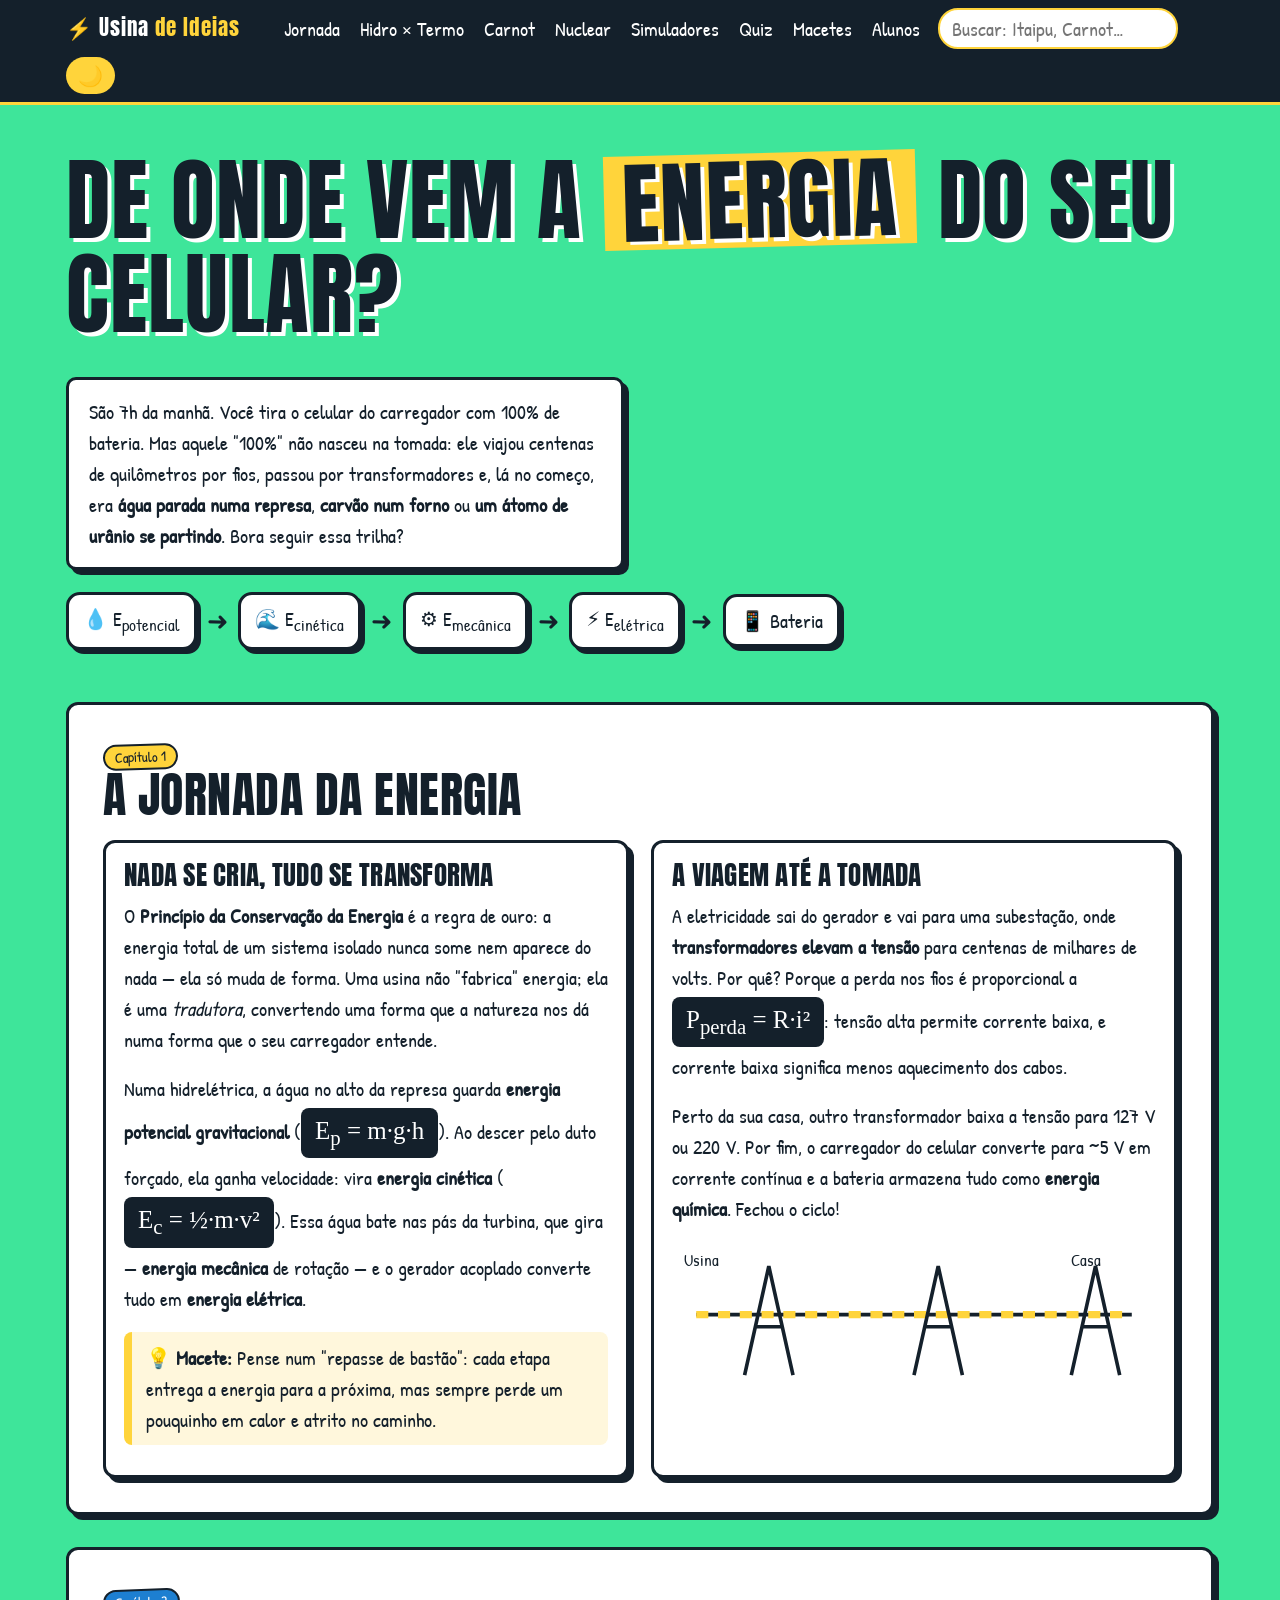
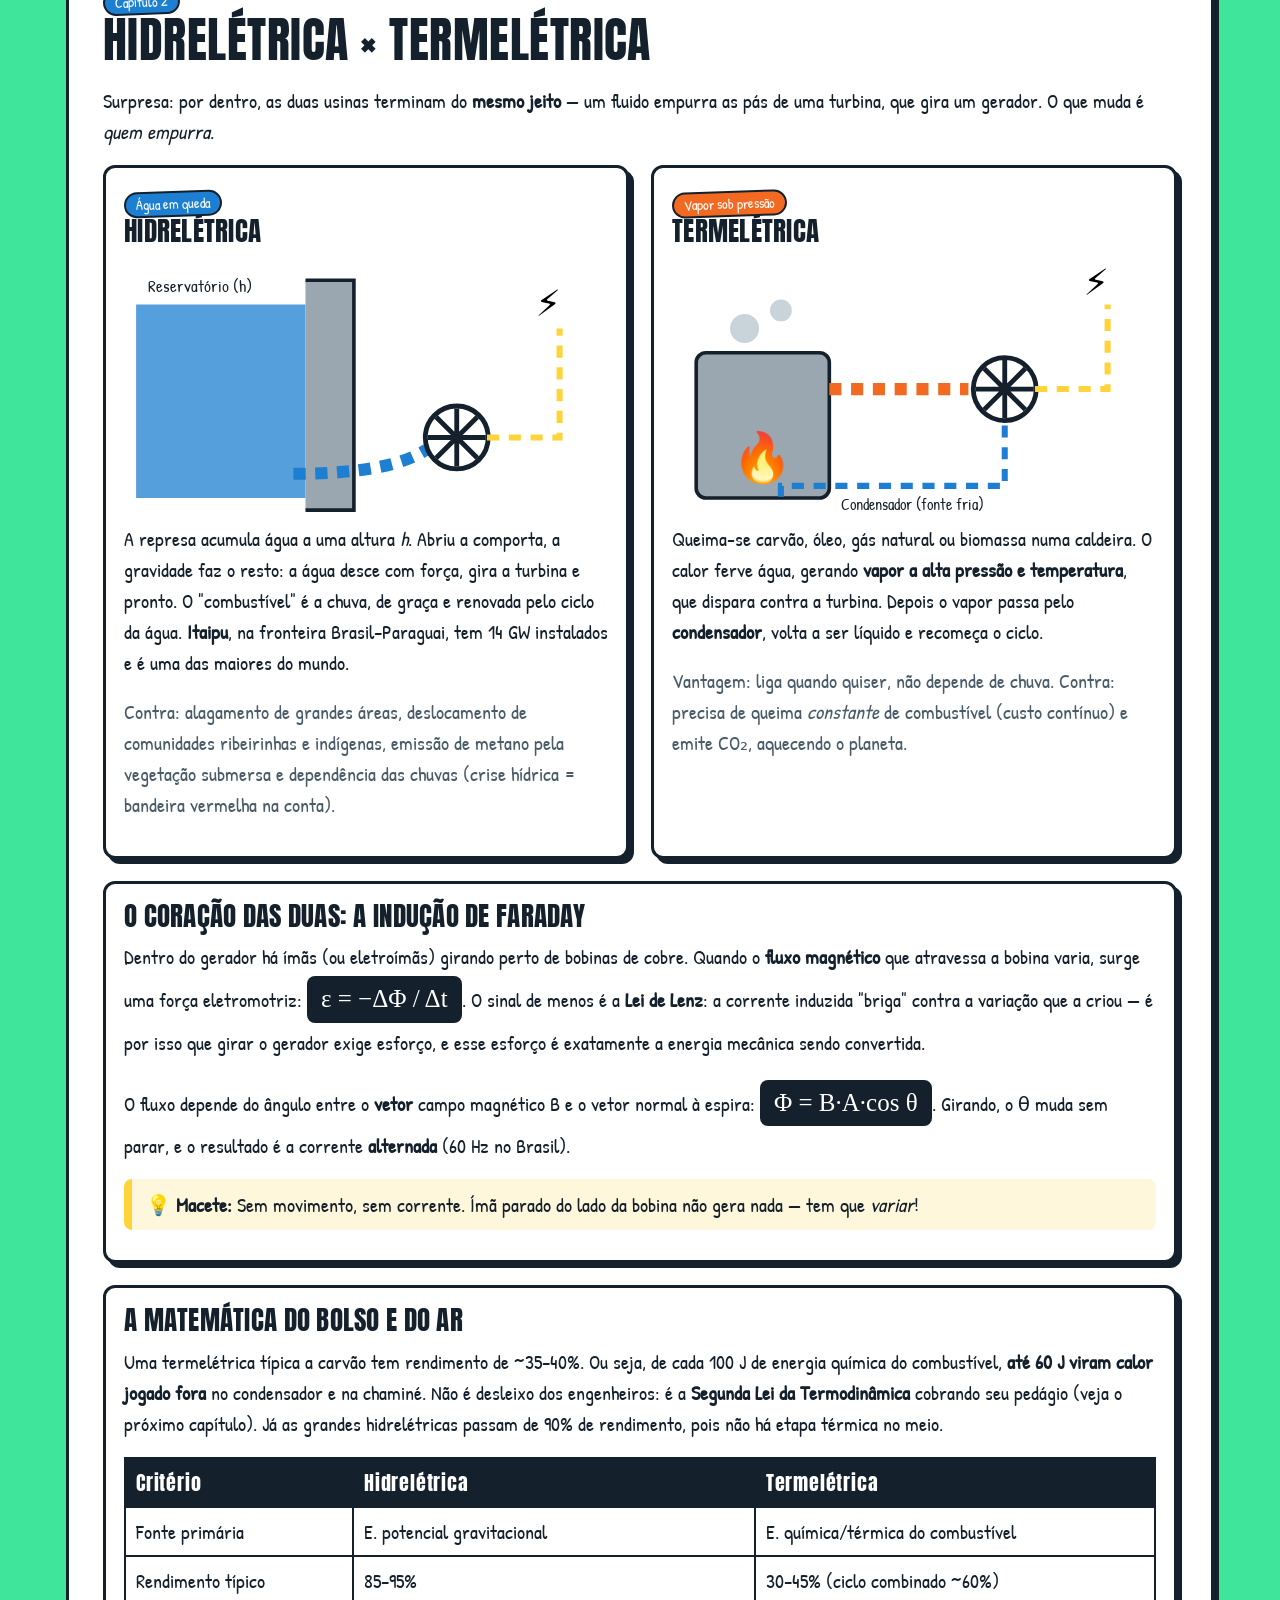
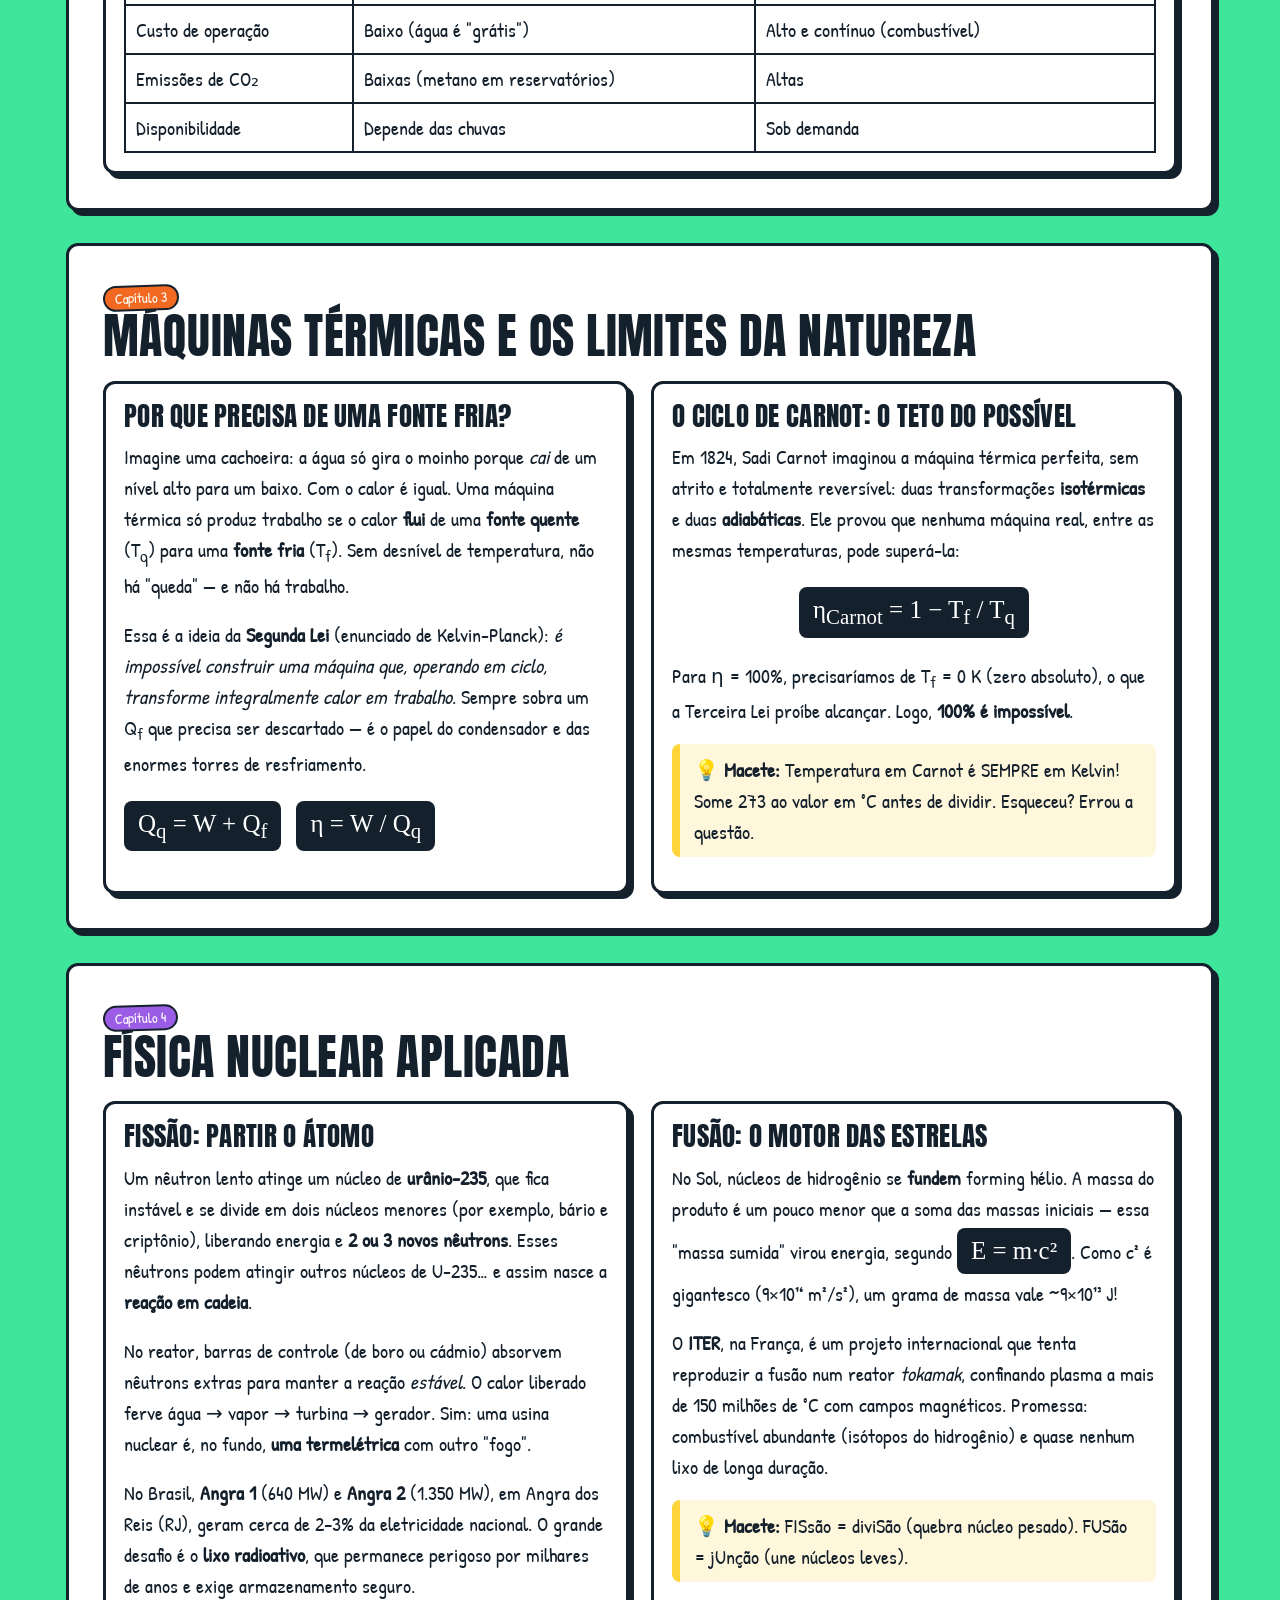
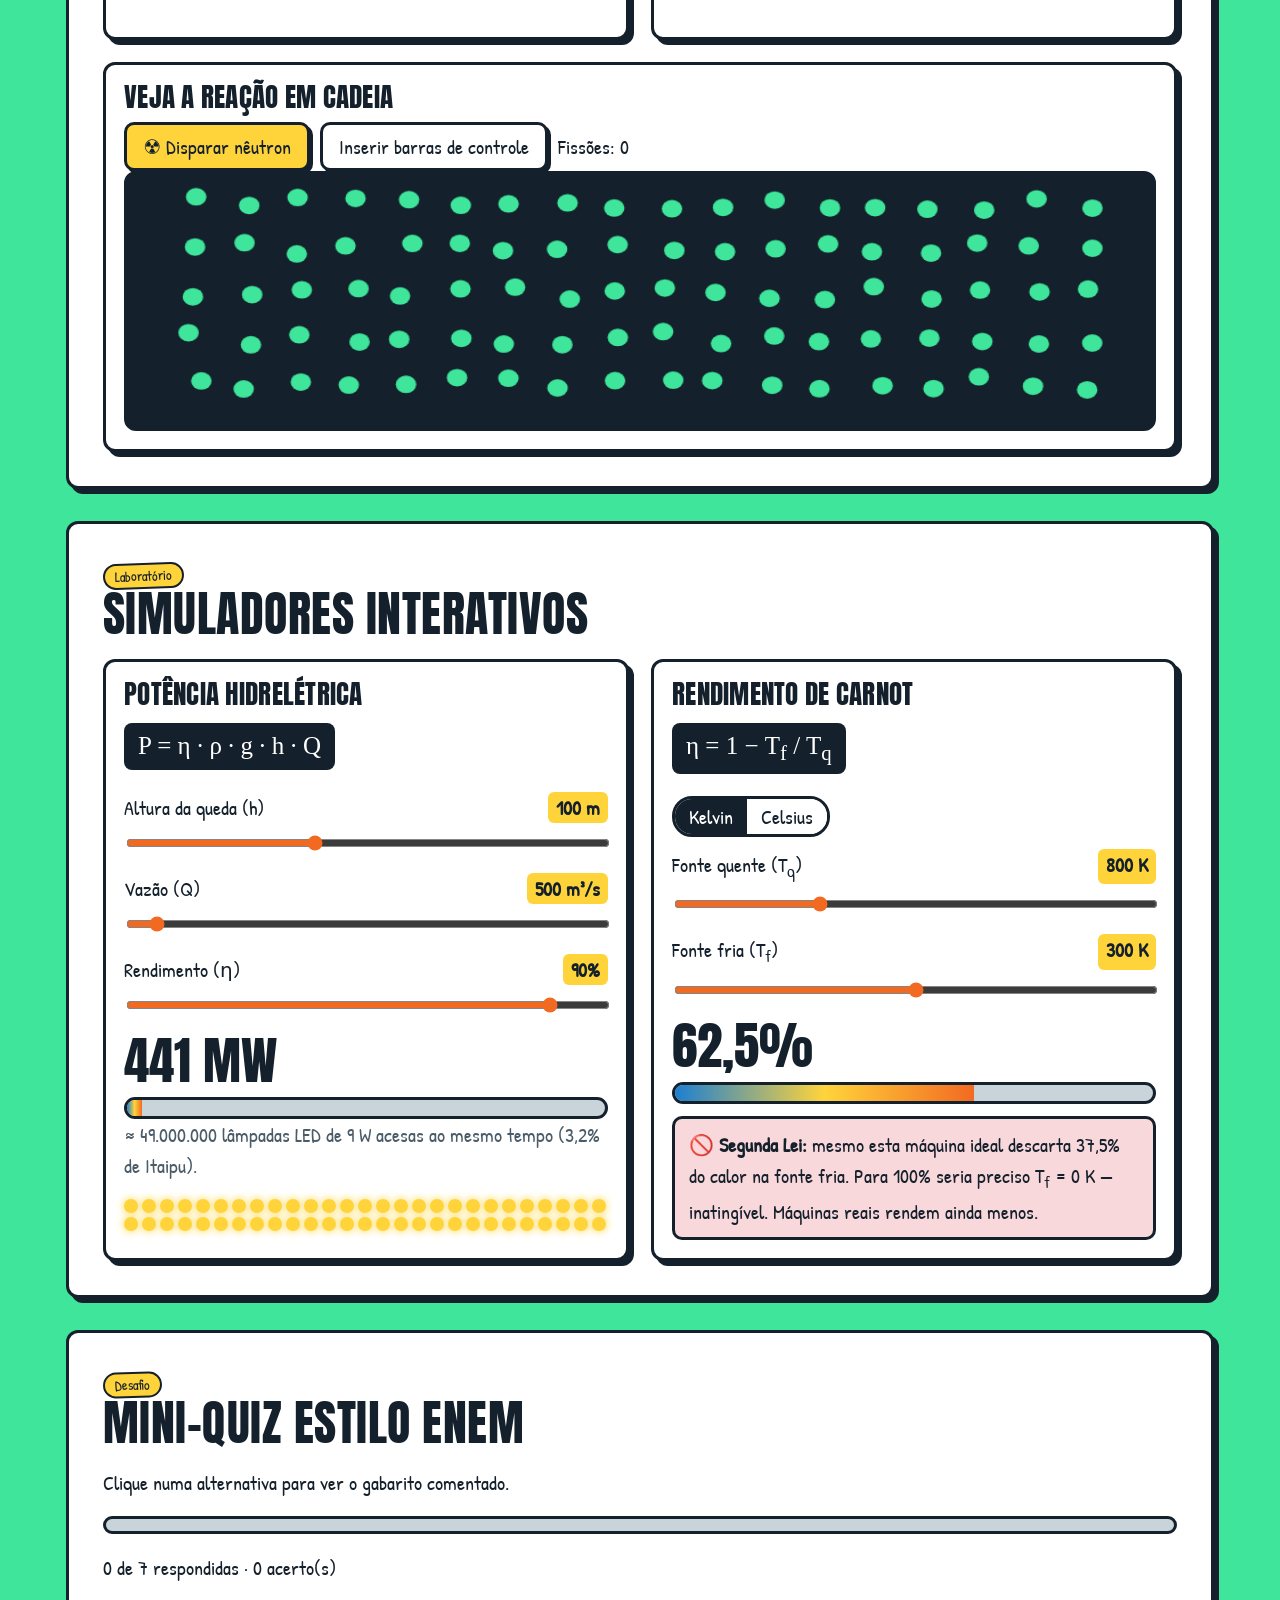
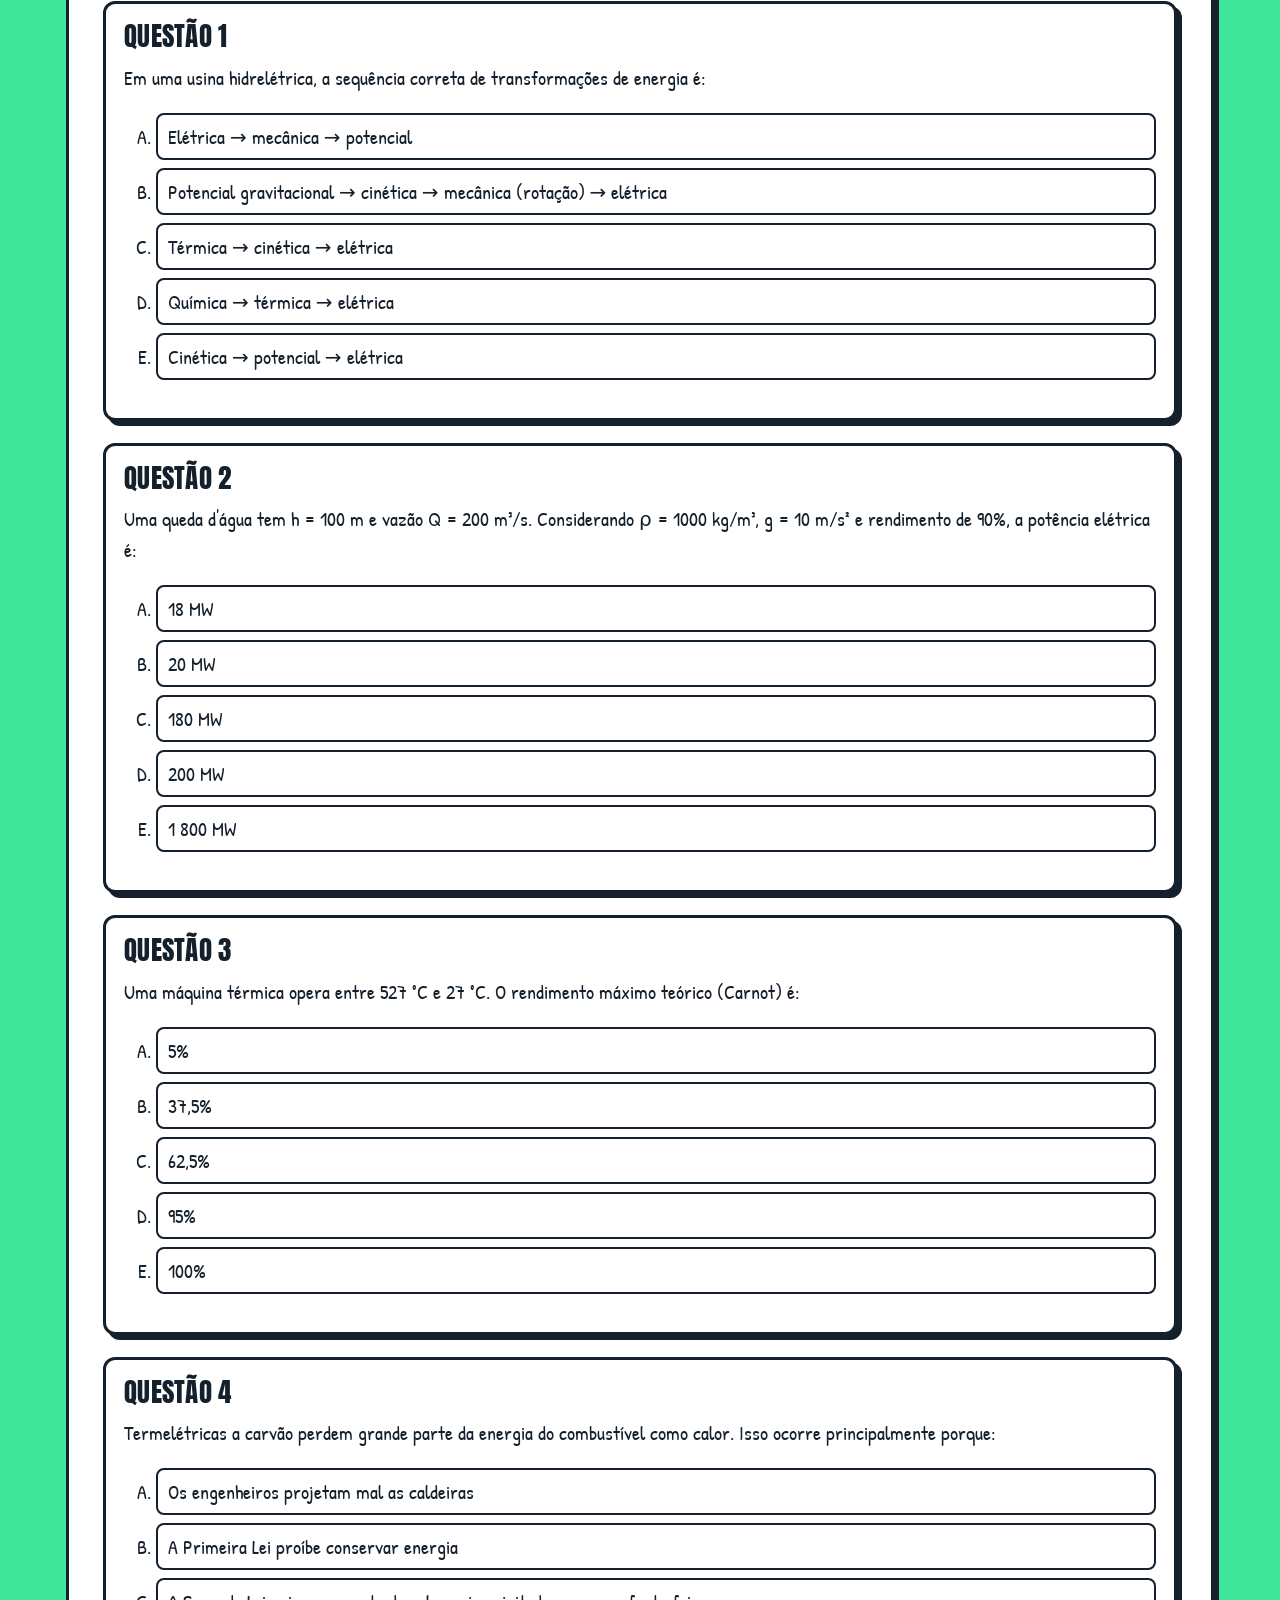
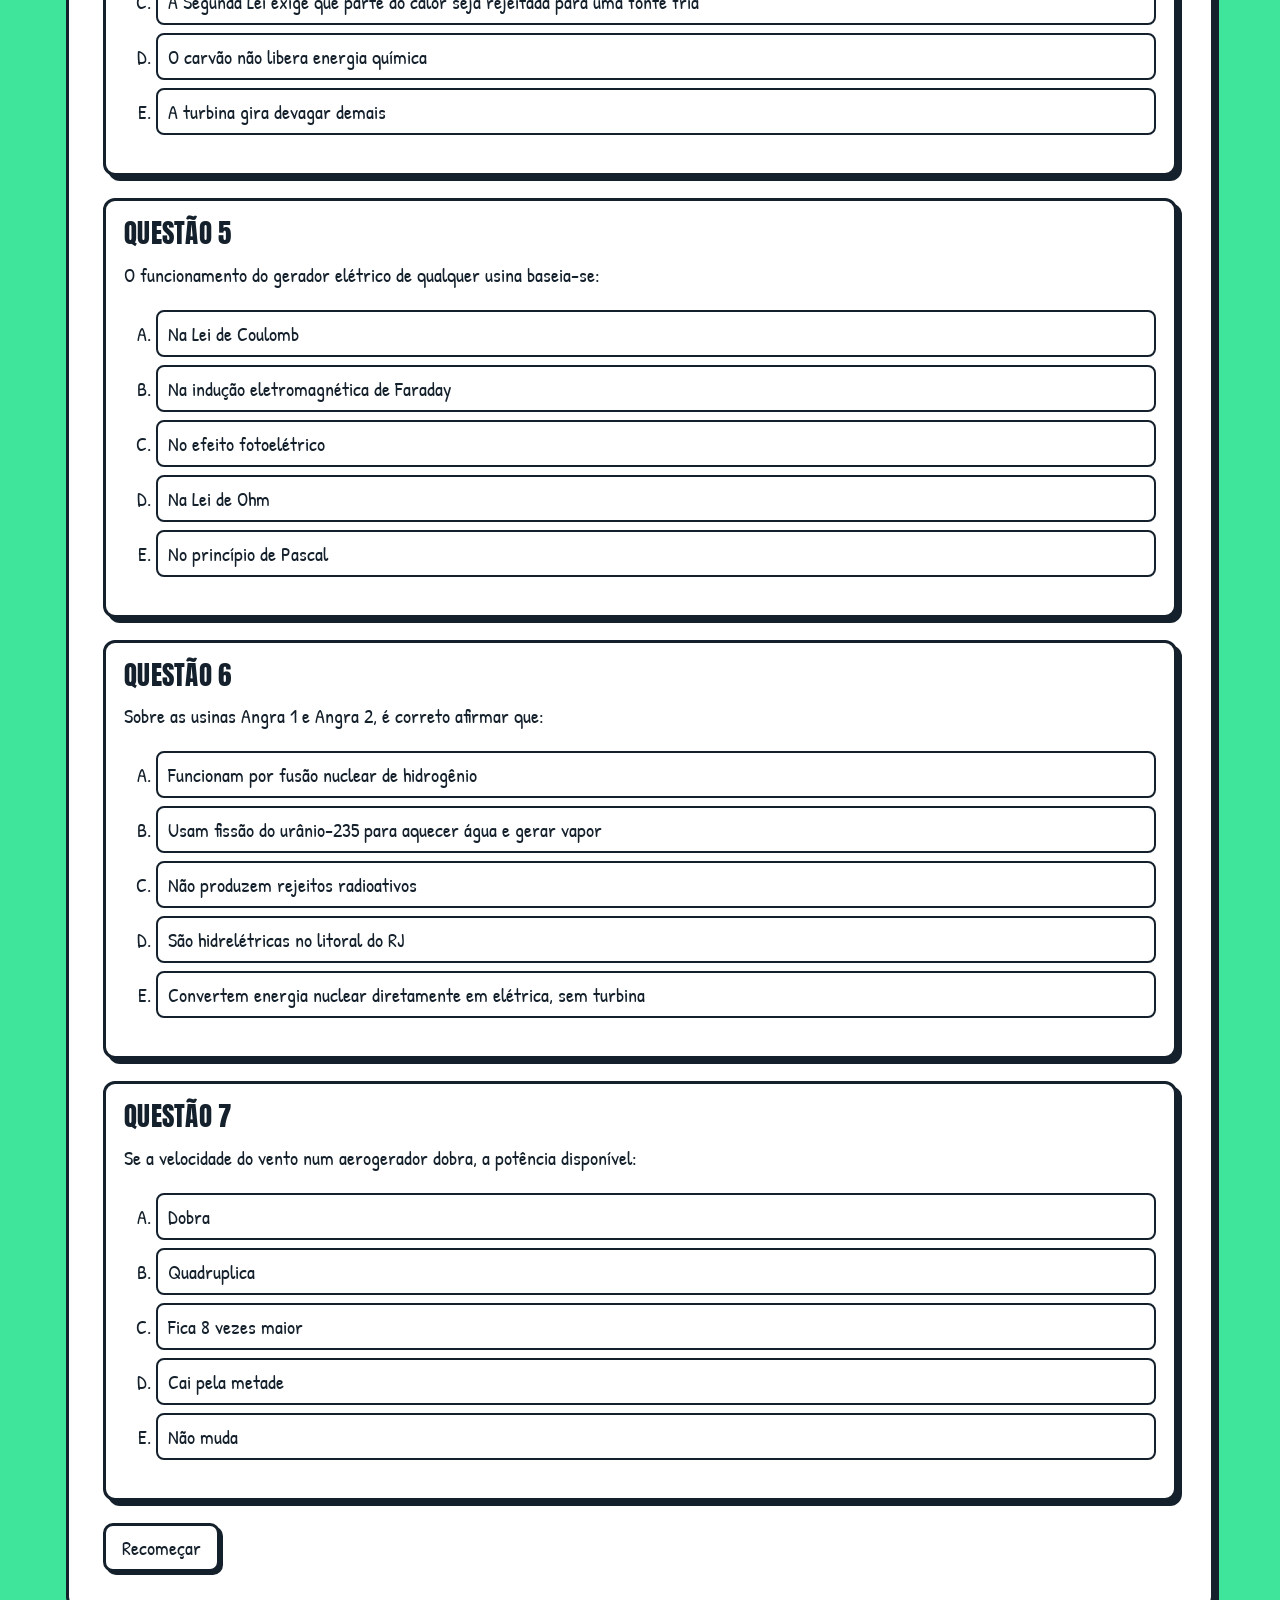
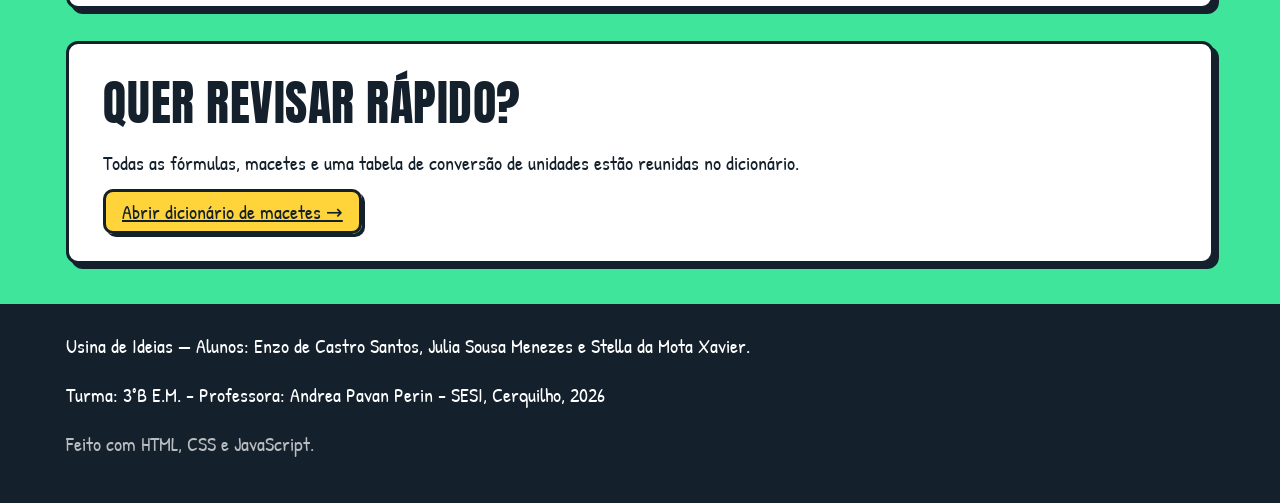
==== commit e1f1f78e: "Troca de tema" ====
--- a/index.html
+++ b/index.html
@@ -36,7 +36,7 @@
         <input id="busca" type="search" placeholder="Buscar: Itaipu, Carnot…" autocomplete="off">
         <output id="busca-res" aria-live="polite"></output>
       </form>
-      <!-- <button class="btn-theme" id="theme-toggle" type="button" aria-label="Alternar tema">🌙</button> -->
+      <button class="btn-theme" id="theme-toggle" type="button" aria-label="Alternar tema">🌙</button>
     </div>
   </header>
 
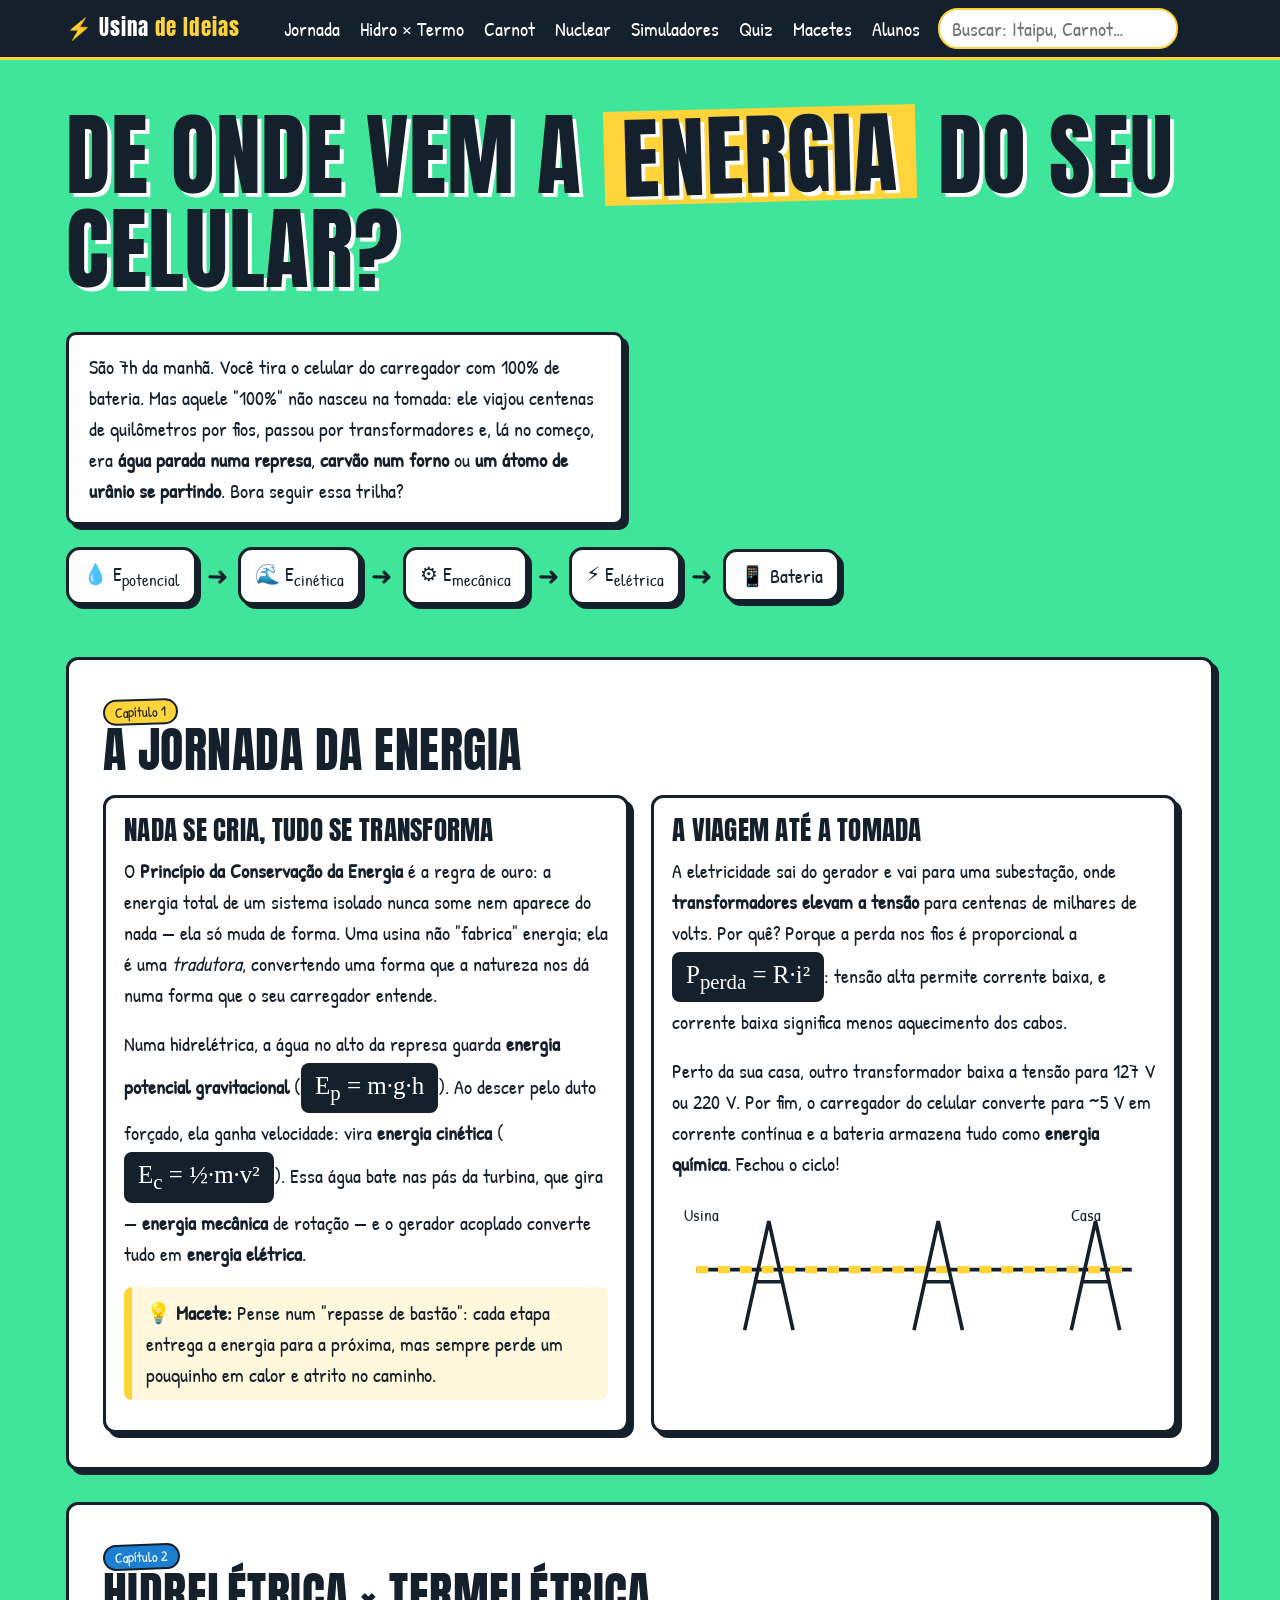
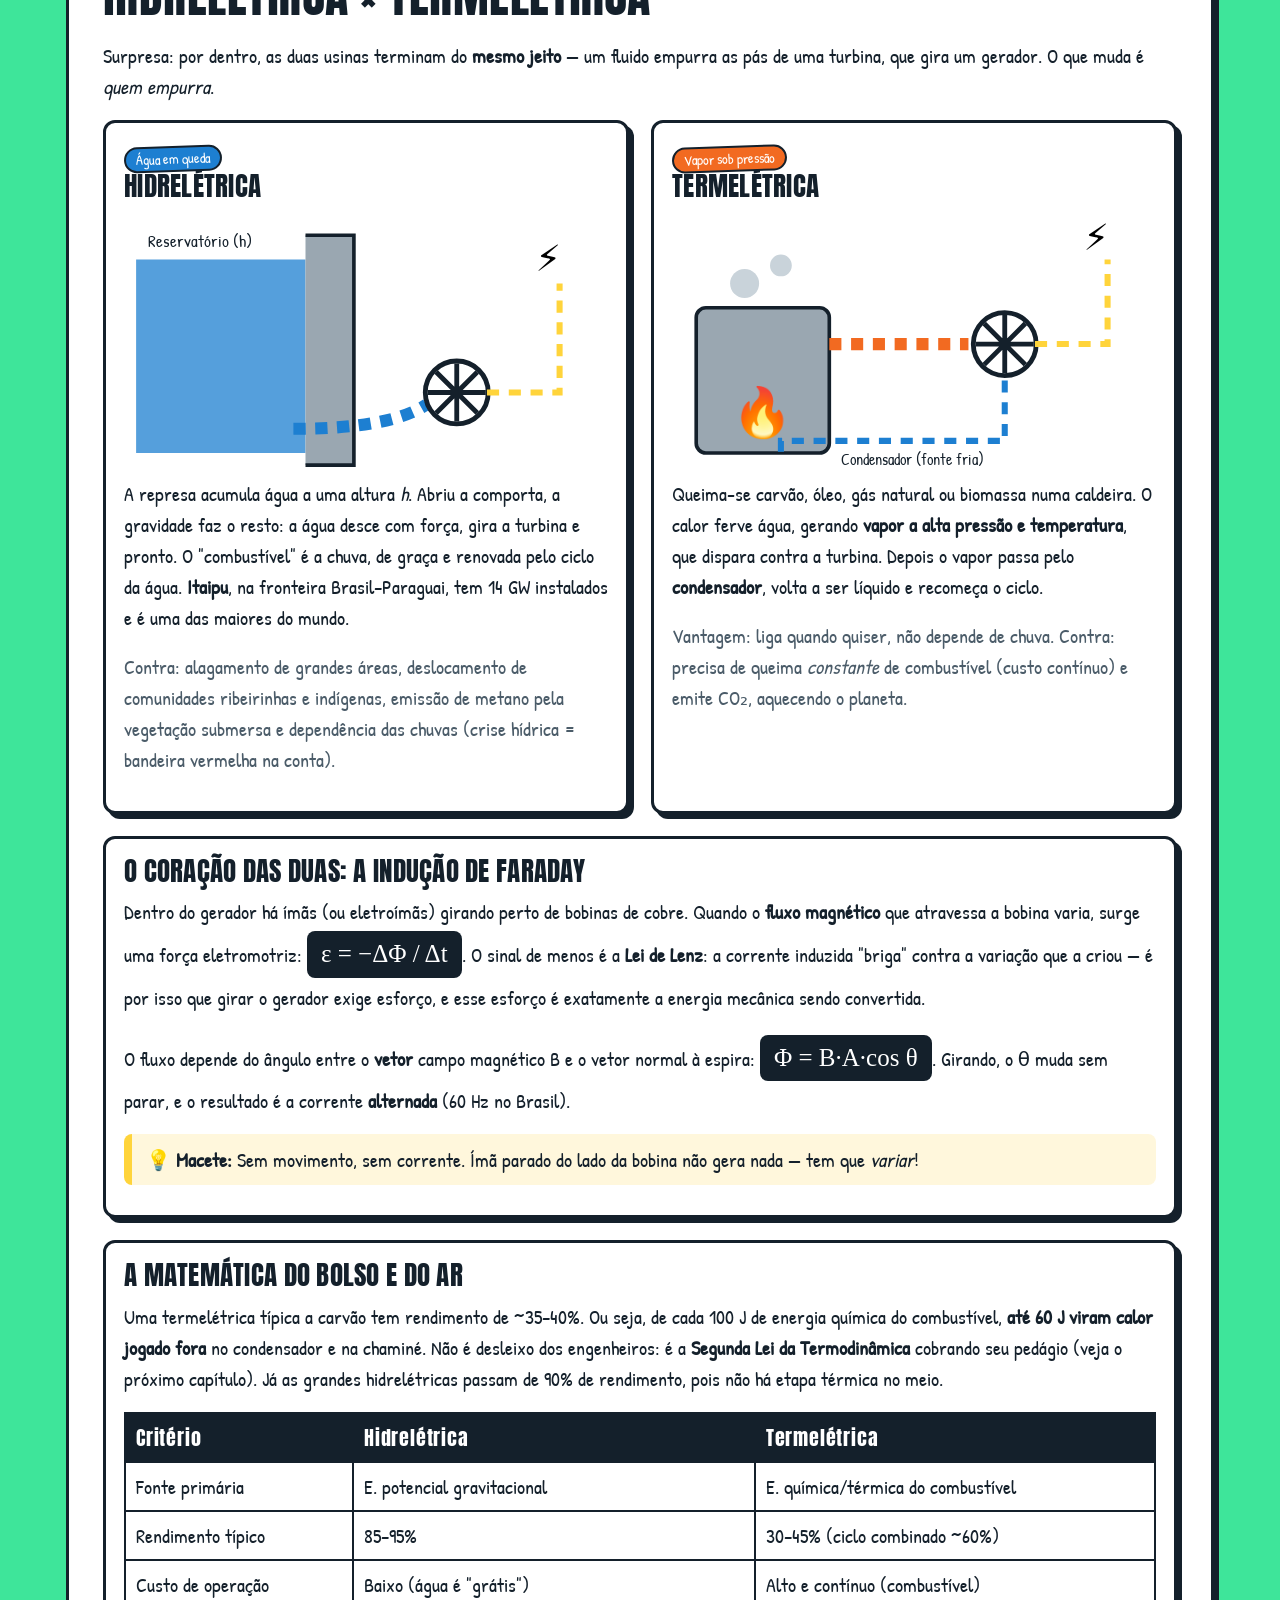
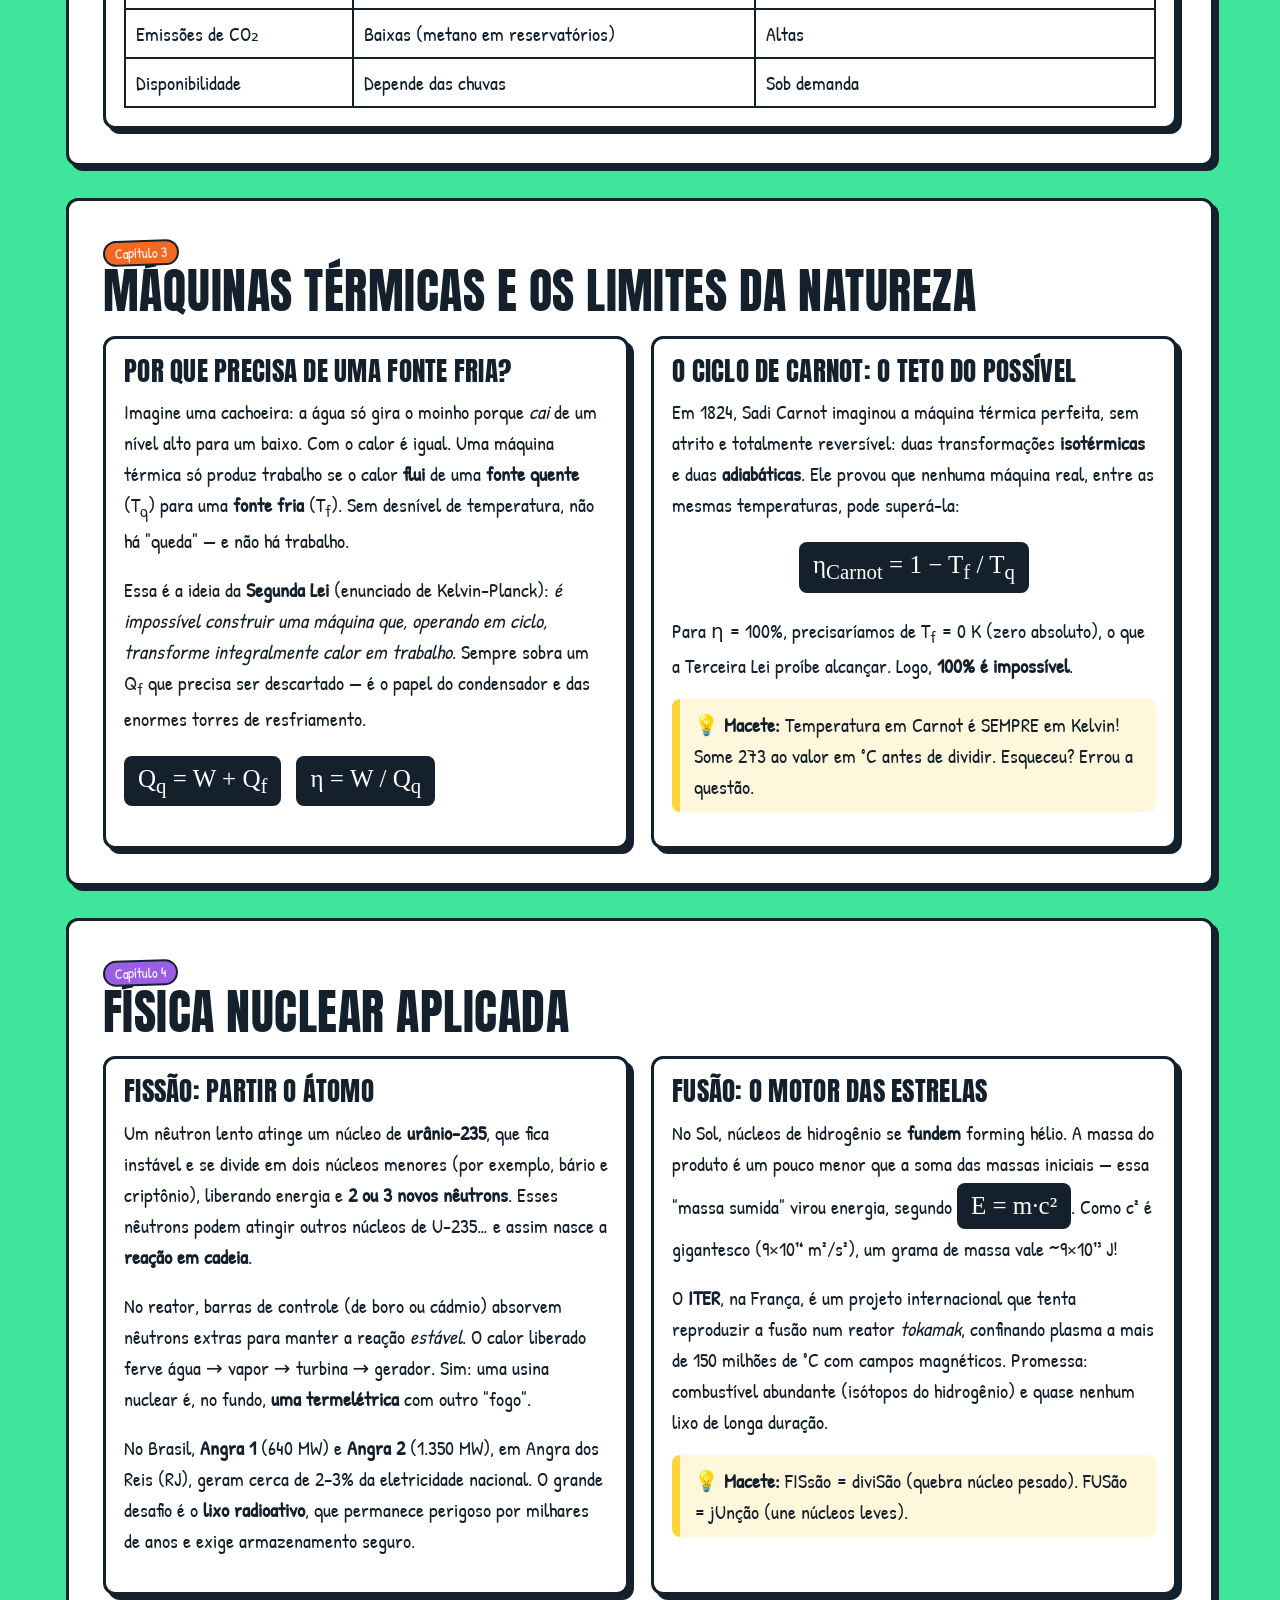
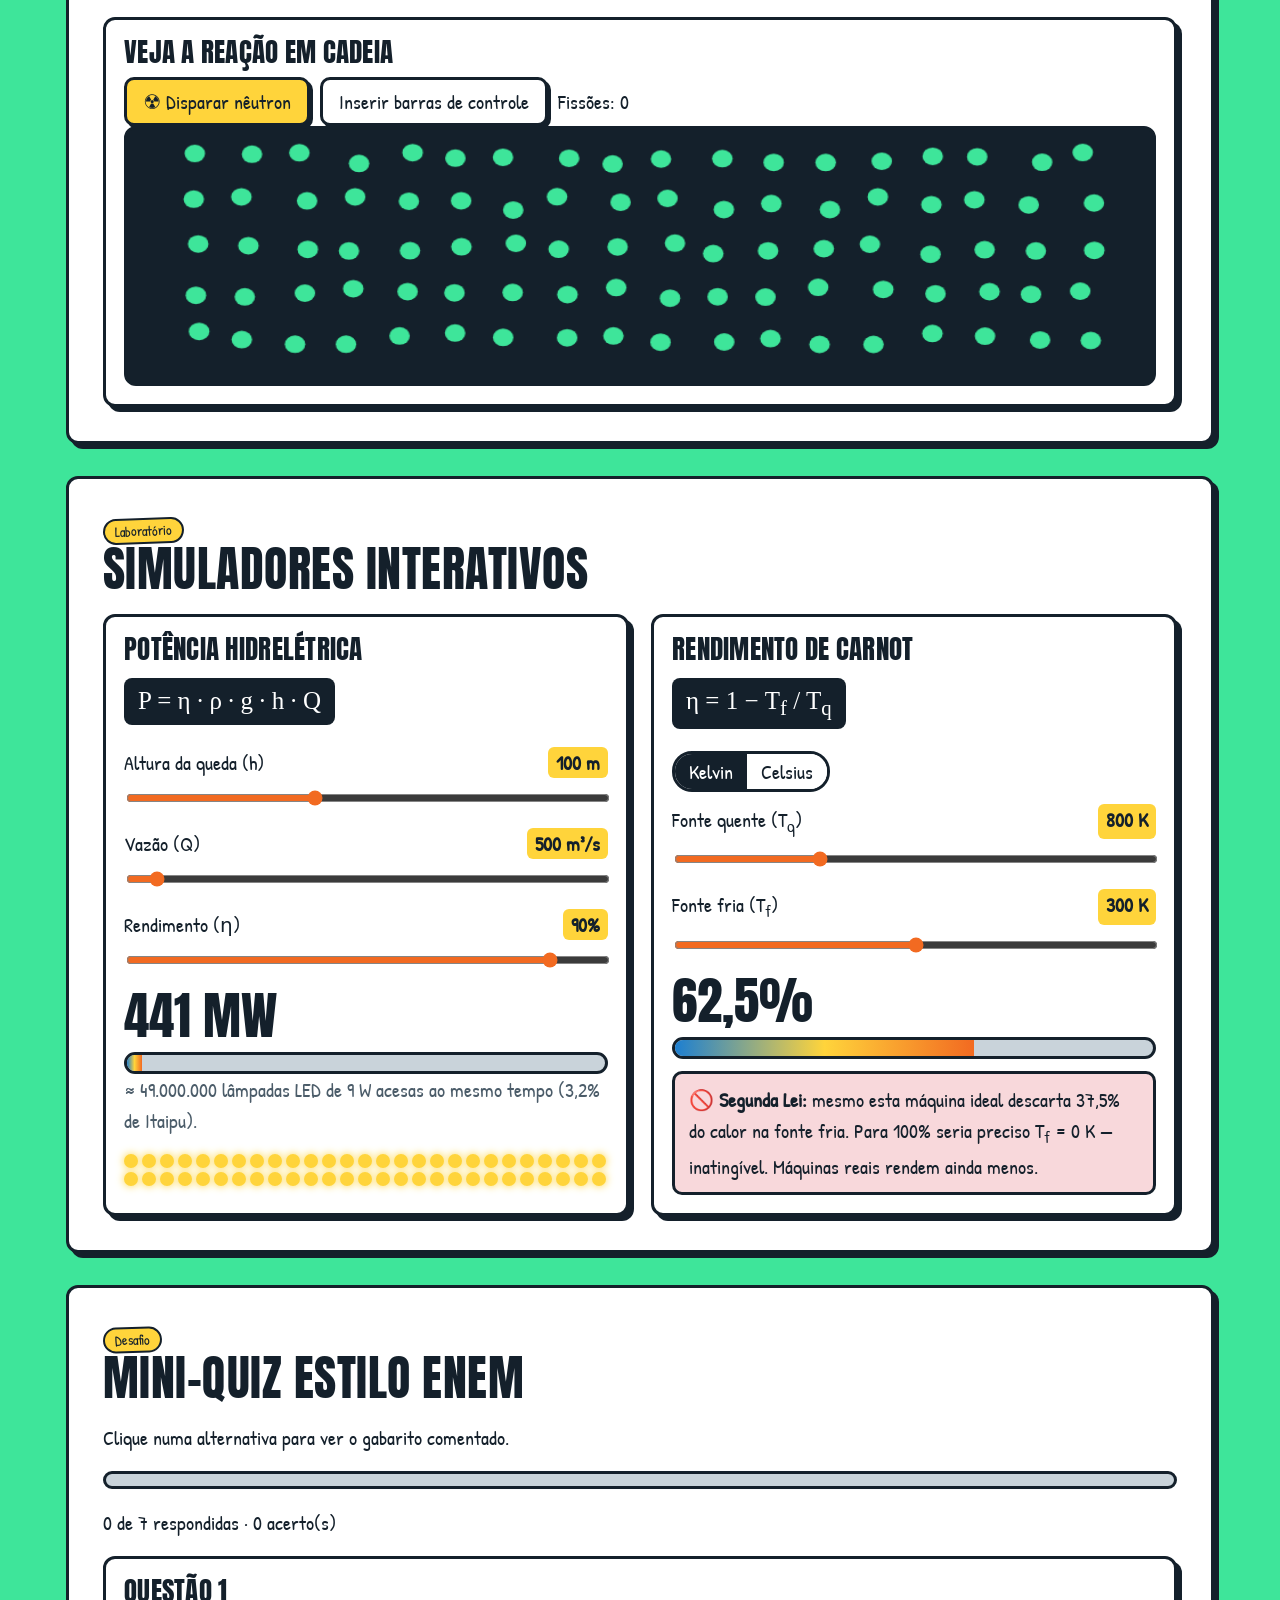
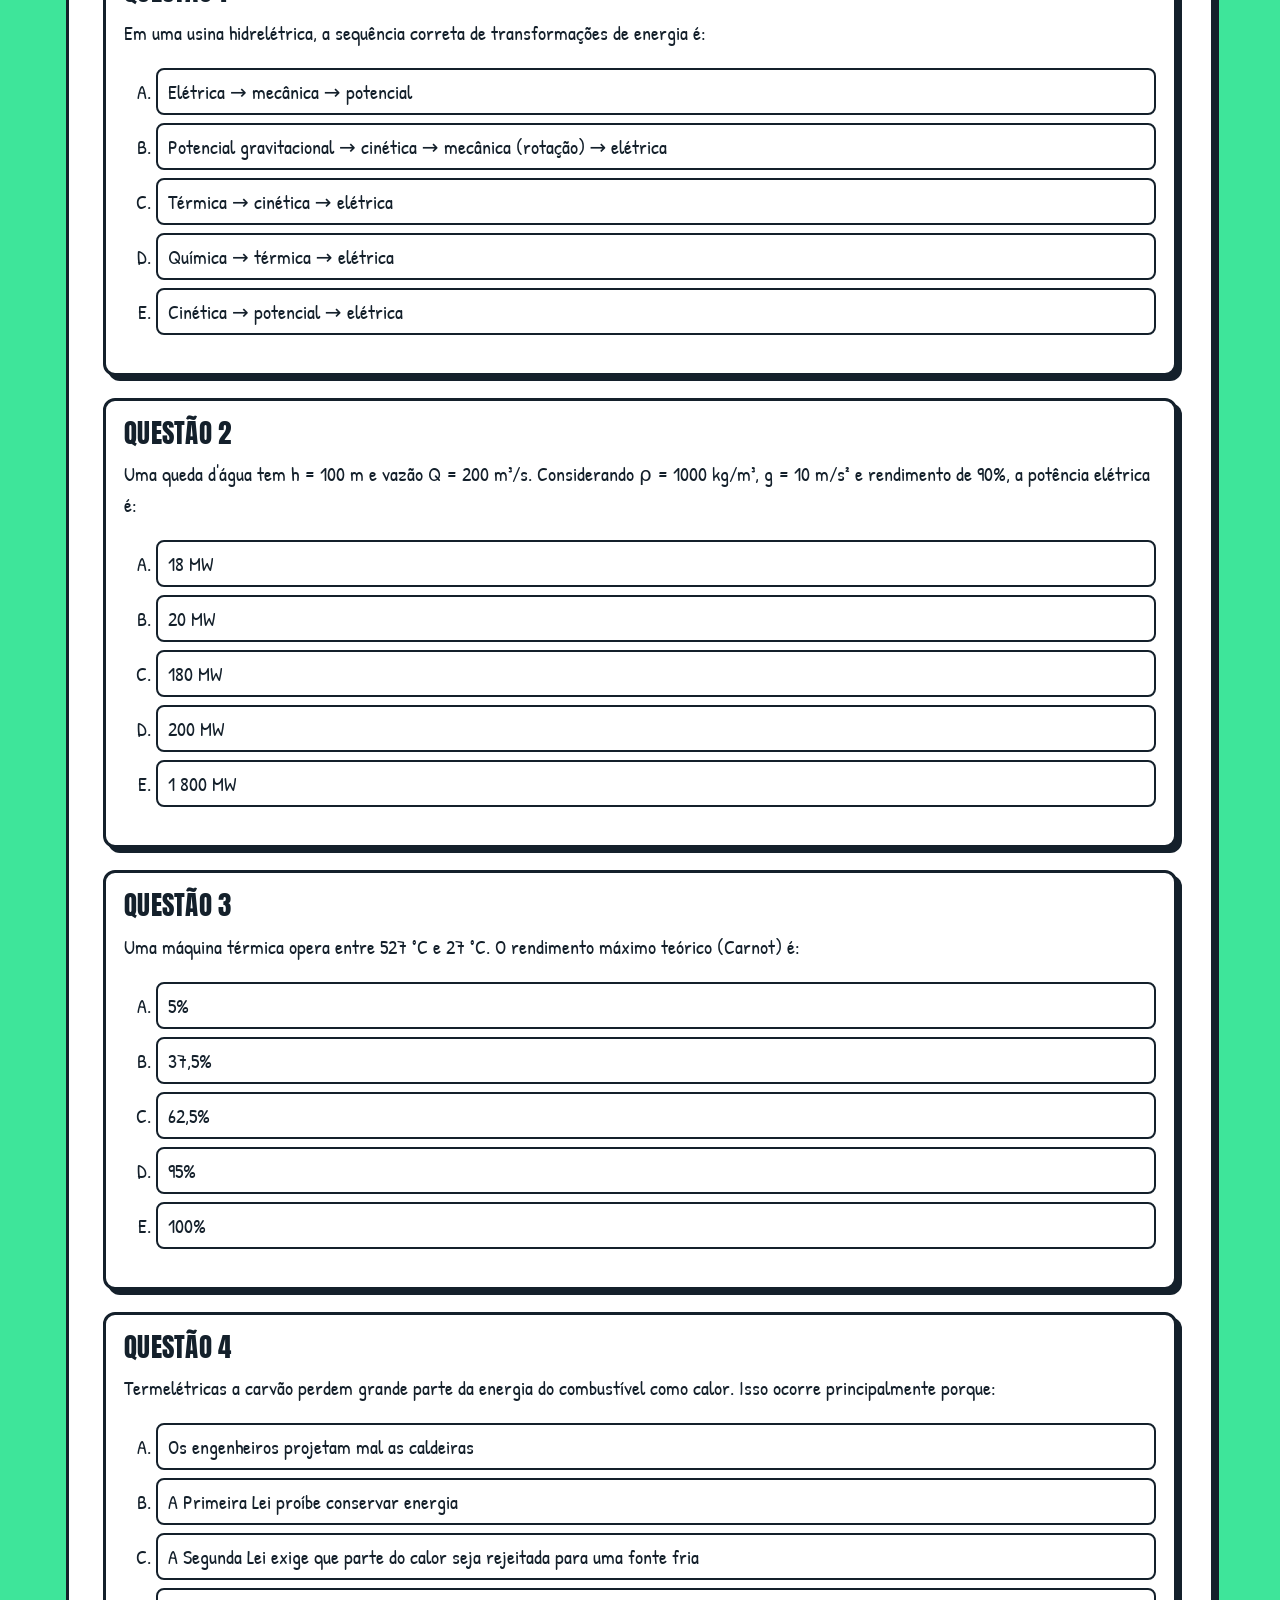
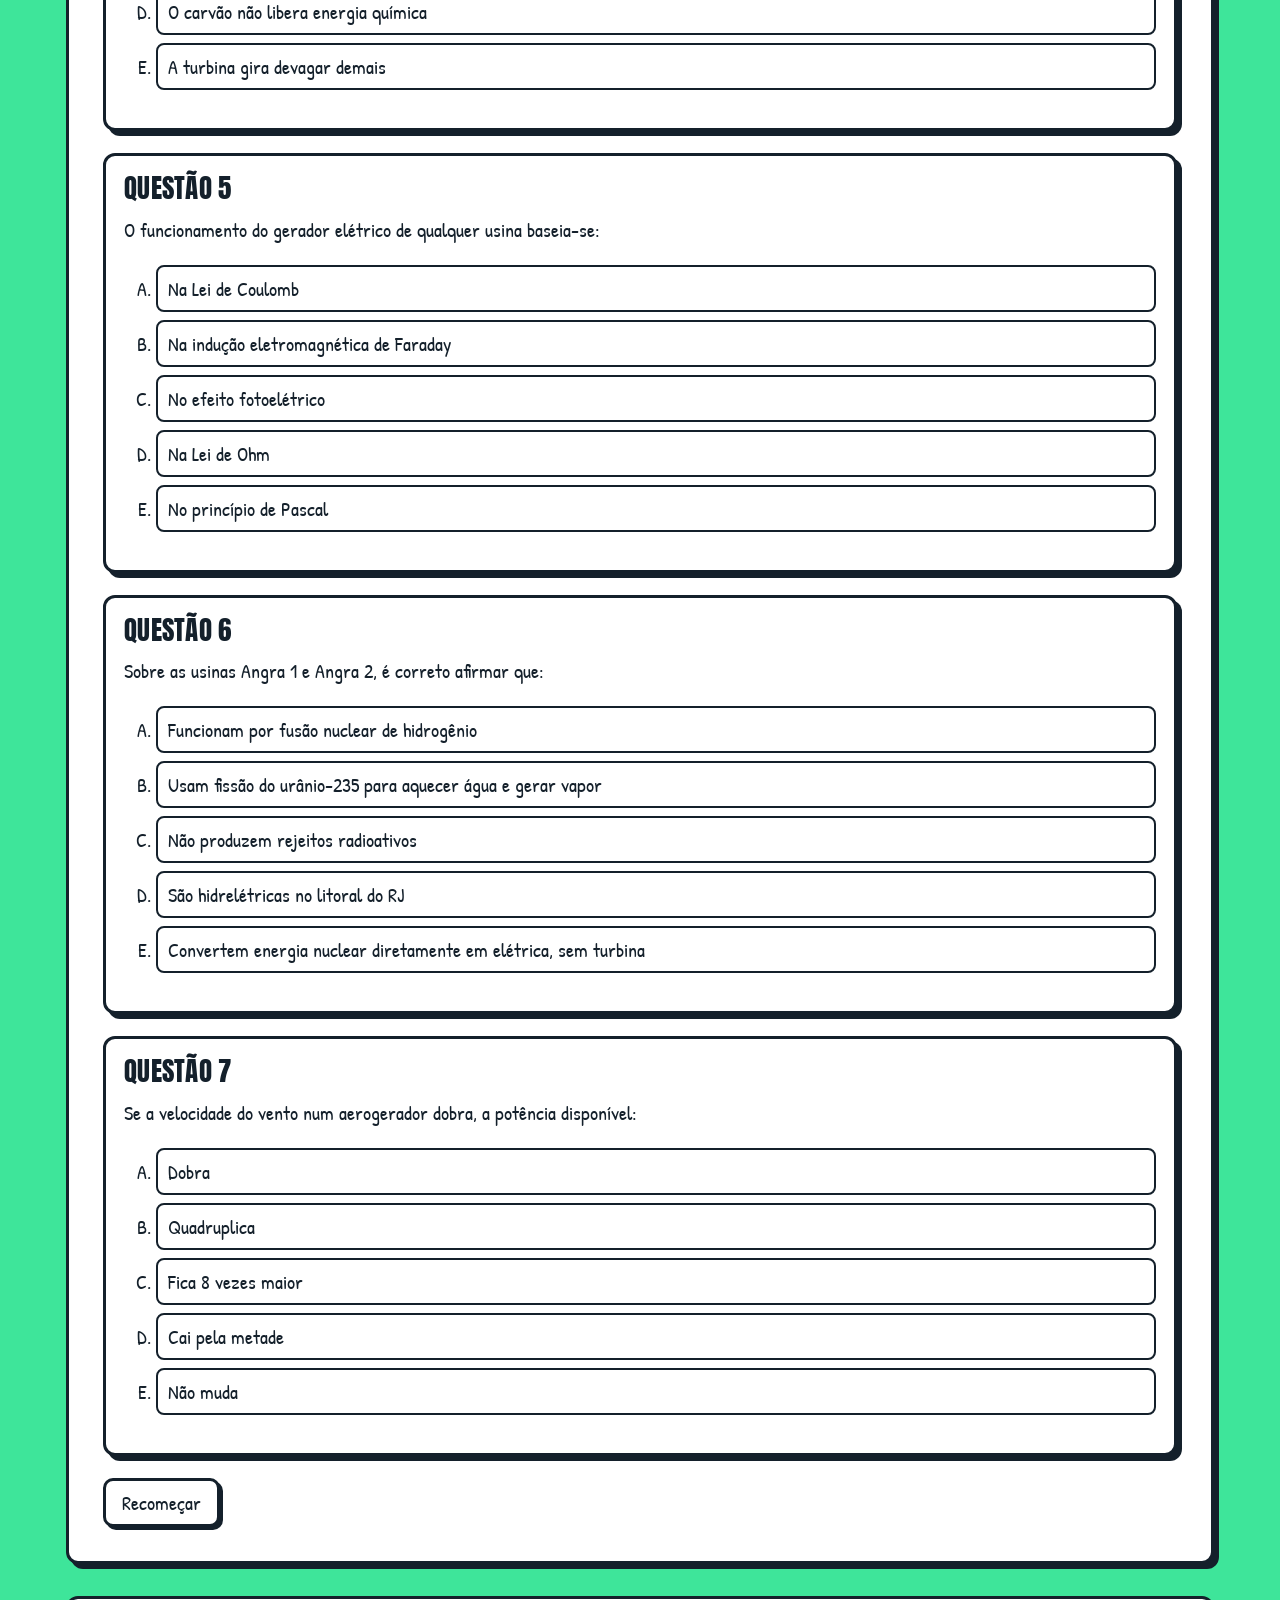
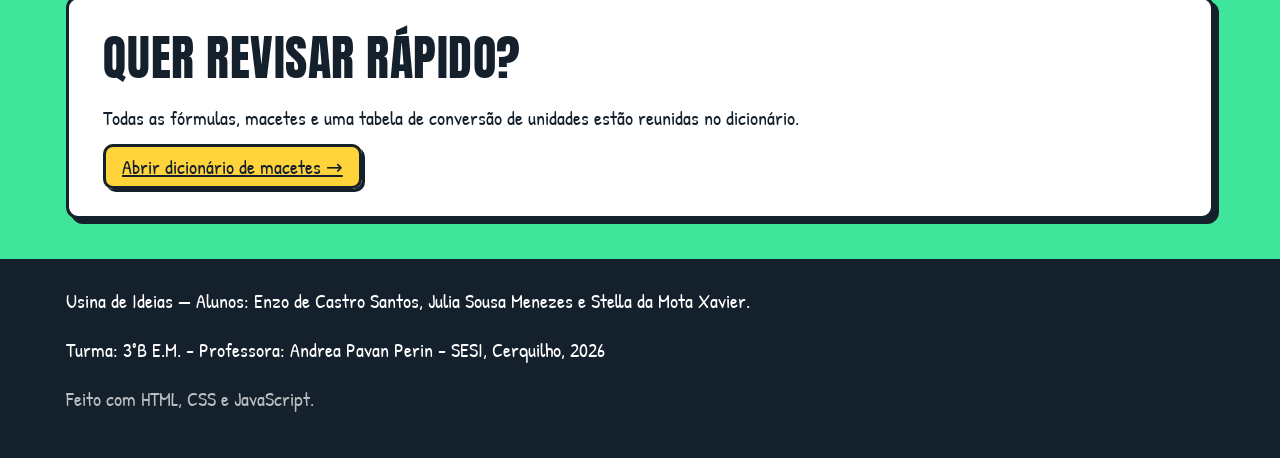
==== commit d38f0ce7: "Remoção troca de tema" ====
--- a/index.html
+++ b/index.html
@@ -11,7 +11,6 @@
   <link rel="preconnect" href="https://fonts.googleapis.com">
   <link href="https://fonts.googleapis.com/css2?family=Anton&family=Patrick+Hand&display=swap" rel="stylesheet">
   <link rel="stylesheet" href="css/style.css">
-  <script>try { const t = localStorage.getItem('theme'); if (t) document.documentElement.dataset.theme = t; else if (matchMedia('(prefers-color-scheme: dark)').matches) document.documentElement.dataset.theme = 'dark' } catch (e) { }</script>
 </head>
 
 <body>
@@ -36,7 +35,7 @@
         <input id="busca" type="search" placeholder="Buscar: Itaipu, Carnot…" autocomplete="off">
         <output id="busca-res" aria-live="polite"></output>
       </form>
-      <button class="btn-theme" id="theme-toggle" type="button" aria-label="Alternar tema">🌙</button>
+      <!-- <button class="btn-theme" id="theme-toggle" type="button" aria-label="Alternar tema">🌙</button> -->
     </div>
   </header>
 
--- a/css/style.css
+++ b/css/style.css
@@ -1,128 +1,723 @@
 /* ===== Design System: Poster Didático ===== */
-:root{
-  --bg:#3ee59a;--paper:#fff;--ink:#14202b;--muted:#4b5c69;--line:#c9d3da;
-  --spark:#ffd43b;--fire:#f26a21;--water:#1d7fd1;--nuke:#9b5de5;--ok:#1aa45b;--bad:#d62839;
-  --radius:12px;--border:3px solid var(--ink);--shadow:5px 5px 0 var(--ink);
-  --fs-hero:clamp(2.4rem,8vw,5.6rem);--fs-h2:clamp(1.8rem,4.5vw,3rem);--fs-body:clamp(1.05rem,1.2vw + .7rem,1.25rem);
-  color-scheme:light;
-}
-:root[data-theme="dark"]{--bg:#0e3d2d;--paper:#17232e;--ink:#eef3f6;--muted:#a8b8c4;--line:#31424f;color-scheme:dark}
-*,*::before,*::after{box-sizing:border-box}
-html{scroll-behavior:smooth;scroll-padding-top:80px}
-body{margin:0;background:var(--bg);color:var(--ink);font:var(--fs-body)/1.55 "Patrick Hand","Comic Sans MS",system-ui,sans-serif;transition:background .3s,color .3s}
-h1,h2,h3{font-family:Anton,Impact,"Arial Narrow",sans-serif;font-weight:400;text-transform:uppercase;line-height:1.05;margin:0 0 .4em;letter-spacing:.01em}
-h2{font-size:var(--fs-h2)}h3{font-size:clamp(1.3rem,2.4vw,1.7rem)}
-p{margin:0 0 .9em}a{color:inherit}
-button,input,select{font:inherit;color:inherit}
-:focus-visible{outline:3px solid var(--spark);outline-offset:3px}
-.wrap{max-width:1180px;margin:auto;padding:0 16px}
-.skip{position:absolute;left:-999px}.skip:focus{left:8px;top:8px;z-index:99;background:var(--spark);padding:6px 10px}
+:root {
+  --bg: #3ee59a;
+  --paper: #fff;
+  --ink: #14202b;
+  --muted: #4b5c69;
+  --line: #c9d3da;
+  --spark: #ffd43b;
+  --fire: #f26a21;
+  --water: #1d7fd1;
+  --nuke: #9b5de5;
+  --ok: #1aa45b;
+  --bad: #d62839;
+  --radius: 12px;
+  --border: 3px solid var(--ink);
+  --shadow: 5px 5px 0 var(--ink);
+  --fs-hero: clamp(2.4rem, 8vw, 5.6rem);
+  --fs-h2: clamp(1.8rem, 4.5vw, 3rem);
+  --fs-body: clamp(1.05rem, 1.2vw + .7rem, 1.25rem);
+  color-scheme: light;
+}
+
+:root[data-theme="dark"] {
+  --bg: #0e3d2d;
+  --paper: #17232e;
+  --ink: #eef3f6;
+  --muted: #a8b8c4;
+  --line: #31424f;
+  color-scheme: dark
+}
+
+*,
+*::before,
+*::after {
+  box-sizing: border-box
+}
+
+html {
+  scroll-behavior: smooth;
+  scroll-padding-top: 80px
+}
+
+body {
+  margin: 0;
+  background: var(--bg);
+  color: var(--ink);
+  font: var(--fs-body)/1.55 "Patrick Hand", "Comic Sans MS", system-ui, sans-serif;
+  transition: background .3s, color .3s
+}
+
+h1,
+h2,
+h3 {
+  font-family: Anton, Impact, "Arial Narrow", sans-serif;
+  font-weight: 400;
+  text-transform: uppercase;
+  line-height: 1.05;
+  margin: 0 0 .4em;
+  letter-spacing: .01em
+}
+
+h2 {
+  font-size: var(--fs-h2)
+}
+
+h3 {
+  font-size: clamp(1.3rem, 2.4vw, 1.7rem)
+}
+
+p {
+  margin: 0 0 .9em
+}
+
+a {
+  color: inherit
+}
+
+button,
+input,
+select {
+  font: inherit;
+  color: inherit
+}
+
+:focus-visible {
+  outline: 3px solid var(--spark);
+  outline-offset: 3px
+}
+
+.wrap {
+  max-width: 1180px;
+  margin: auto;
+  padding: 0 16px
+}
+
+.skip {
+  position: absolute;
+  left: -999px
+}
+
+.skip:focus {
+  left: 8px;
+  top: 8px;
+  z-index: 99;
+  background: var(--spark);
+  padding: 6px 10px
+}
 
 /* ===== Header ===== */
-.site-header{position:sticky;top:0;z-index:20;background:var(--ink);color:var(--paper);border-bottom:3px solid var(--spark)}
-.site-header .wrap{display:flex;flex-wrap:wrap;align-items:center;gap:8px 18px;padding:8px 16px}
-.brand{font-family:Anton,Impact,sans-serif;letter-spacing:.05em;text-decoration:none;color:var(--paper);font-size:1.3rem;margin-right:auto}
-.brand span{color:var(--spark)}
-.site-nav ul{display:flex;flex-wrap:wrap;gap:4px 14px;list-style:none;margin:0;padding:0}
-.site-nav a{color:var(--paper);text-decoration:none}.site-nav a:hover,.site-nav a[aria-current]{color:var(--spark)}
-.search{display:flex;align-items:center;gap:6px}
-.search input{width:clamp(140px,22vw,240px);border:2px solid var(--spark);border-radius:20px;padding:3px 12px;background:var(--paper);color:var(--ink)}
-.search output{font-size:.9rem;color:var(--spark);min-width:5ch}
-.btn-theme{background:var(--spark);color:#14202b;border:0;border-radius:20px;padding:3px 12px;cursor:pointer}
-.highlight{outline:4px dashed var(--fire)!important;outline-offset:4px;animation:pulse 1.2s ease-in-out 2}
-.dim{opacity:.35}
-mark{background:var(--spark);color:#14202b;padding:0 .15em;border-radius:3px}
-
-/* ===== Poster / Cards ===== */
-.poster{background:var(--paper);border:var(--border);border-radius:var(--radius);padding:clamp(20px,3vw,34px);box-shadow:var(--shadow);margin:0 0 32px}
-.card{background:var(--paper);border:var(--border);border-radius:var(--radius);box-shadow:var(--shadow);padding:18px;transition:transform .2s,box-shadow .2s}
-.card:hover{transform:translate(-3px,-3px) rotate(-.4deg);box-shadow:8px 8px 0 var(--ink)}
-.tag{display:inline-block;background:var(--spark);color:#14202b;border:2px solid var(--ink);border-radius:20px;padding:0 10px;font-size:.9rem;transform:rotate(-2deg)}
-.tag.water{background:var(--water);color:#fff}.tag.fire{background:var(--fire);color:#fff}.tag.nuke{background:var(--nuke);color:#fff}
-.grid{display:grid;gap:22px}
-.g2{grid-template-columns:repeat(auto-fit,minmax(min(100%,340px),1fr))}
-.g3{grid-template-columns:repeat(auto-fit,minmax(min(100%,260px),1fr))}
-.macete{border-left:8px solid var(--spark);background:color-mix(in srgb,var(--spark) 18%,var(--paper));padding:10px 14px;border-radius:8px;margin:12px 0}
-.macete::before{content:"💡 Macete: ";font-weight:700}
-.formula{font-family:"Cambria Math","Times New Roman",serif;font-size:1.25em;background:var(--ink);color:var(--paper);display:inline-block;padding:4px 14px;border-radius:8px;margin:4px 0}
-.muted{color:var(--muted)}
-
-/* ===== Hero ===== */
-.hero{padding:48px 0 30px}
-.hero h1{font-size:var(--fs-hero);color:#14202b;text-shadow:4px 4px 0 var(--paper)}
-:root[data-theme="dark"] .hero h1{color:var(--ink);text-shadow:4px 4px 0 #000}
-.hero h1 span{background:var(--spark);color:#14202b;padding:0 .2em;display:inline-block;transform:rotate(-1.5deg)}
-.lead{max-width:62ch;background:var(--paper);padding:16px 20px;border-radius:10px;border:var(--border);box-shadow:var(--shadow)}
-.chain{display:flex;flex-wrap:wrap;align-items:center;gap:10px;margin:22px 0;list-style:none;padding:0}
-.chain li{background:var(--paper);border:var(--border);border-radius:14px;padding:8px 14px;box-shadow:4px 4px 0 var(--ink)}
-.chain li:nth-child(even){transform:rotate(1.5deg)}
-.chain .arrow{background:none;border:0;box-shadow:none;font-size:1.6rem;padding:0;animation:nudge 1.4s infinite}
-
-/* ===== SVGs animados ===== */
-.diagram{width:100%;height:auto;max-height:340px;display:block}
-.flow{stroke-dasharray:10 8;animation:flow 1.2s linear infinite}
-.flow.slow{animation-duration:2.4s}
-.spin{transform-box:fill-box;transform-origin:center;animation:spin 2s linear infinite}
-.pulse{animation:pulse 1.6s ease-in-out infinite}
-.boil{animation:boil 1.8s ease-in-out infinite}
-@keyframes flow{to{stroke-dashoffset:-36}}
-@keyframes spin{to{transform:rotate(360deg)}}
-@keyframes pulse{50%{opacity:.45;transform:scale(1.04)}}
-@keyframes boil{0%,100%{transform:translateY(0);opacity:.9}50%{transform:translateY(-8px);opacity:.4}}
-@keyframes nudge{50%{transform:translateX(5px)}}
-
-/* ===== Comparativo ===== */
-table{border-collapse:collapse;width:100%}
-.cmp th,.cmp td,.units th,.units td{border:2px solid var(--ink);padding:8px 10px;text-align:left;vertical-align:top}
-.cmp thead th,.units thead th{background:var(--ink);color:var(--paper);font-family:Anton,Impact,sans-serif;font-weight:400;letter-spacing:.04em}
-.table-scroll{overflow-x:auto}
-
-/* ===== Simuladores ===== */
-.sim{display:grid;gap:18px;grid-template-columns:repeat(auto-fit,minmax(min(100%,300px),1fr));align-items:start}
-.field{display:grid;gap:4px;margin-bottom:14px}
-.field label{display:flex;justify-content:space-between;gap:10px}
-.field output{font-weight:700;background:var(--spark);color:#14202b;border-radius:6px;padding:0 8px}
-input[type=range]{width:100%;accent-color:var(--fire);height:28px}
-.result{font-family:Anton,Impact,sans-serif;font-size:clamp(2rem,5vw,3.2rem);line-height:1;margin:.2em 0}
-.bar{height:22px;border:var(--border);border-radius:12px;overflow:hidden;background:var(--line)}
-.bar>i{display:block;height:100%;width:0;background:linear-gradient(90deg,var(--water),var(--spark),var(--fire));transition:width .35s}
-.alert{border:var(--border);border-radius:10px;padding:10px 14px;background:color-mix(in srgb,var(--bad) 18%,var(--paper));margin-top:12px}
-.leds{display:flex;flex-wrap:wrap;gap:4px;margin-top:8px}
-.leds i{width:14px;height:14px;border-radius:50%;background:var(--spark);box-shadow:0 0 8px var(--spark);animation:pulse 2s infinite}
-.seg{display:inline-flex;border:var(--border);border-radius:20px;overflow:hidden}
-.seg button{border:0;background:var(--paper);padding:2px 14px;cursor:pointer}.seg button[aria-pressed=true]{background:var(--ink);color:var(--paper)}
-
-/* ===== Nuclear ===== */
-.chain-react{display:flex;gap:10px;align-items:center;flex-wrap:wrap}
-.btn{background:var(--spark);color:#14202b;border:var(--border);border-radius:10px;padding:6px 16px;cursor:pointer;box-shadow:3px 3px 0 var(--ink);transition:transform .15s,box-shadow .15s}
-.btn:hover{transform:translate(-2px,-2px);box-shadow:5px 5px 0 var(--ink)}
-.btn:active{transform:translate(2px,2px);box-shadow:1px 1px 0 var(--ink)}
-.btn.ghost{background:var(--paper);color:var(--ink)}
-#fission-canvas{width:100%;height:260px;border:var(--border);border-radius:var(--radius);background:var(--ink);display:block}
-
-/* ===== Quiz ===== */
-.progress{height:18px;border:var(--border);border-radius:10px;overflow:hidden;background:var(--line);margin:8px 0 18px}
-.progress>i{display:block;height:100%;width:0;background:var(--ok);transition:width .4s}
-.q{margin-bottom:22px}
-.q ol{list-style:upper-alpha;padding-left:1.6em;display:grid;gap:8px}
-.q li button{width:100%;text-align:left;background:var(--paper);border:2px solid var(--ink);border-radius:8px;padding:6px 10px;cursor:pointer}
-.q li button:hover:not(:disabled){background:color-mix(in srgb,var(--spark) 30%,var(--paper))}
-.q li button.right{background:var(--ok);color:#fff}.q li button.wrong{background:var(--bad);color:#fff}
-.q .explain{display:none;margin-top:10px}.q.done .explain{display:block}
-
-dialog{border:var(--border);border-radius:var(--radius);box-shadow:var(--shadow);background:var(--paper);color:var(--ink);max-width:min(560px,92vw)}
-dialog::backdrop{background:rgba(0,0,0,.55)}
-
-/* ===== Footer ===== */
-.site-footer{background:var(--ink);color:var(--paper);padding:26px 0;margin-top:40px}
-.site-footer a{color:var(--spark)}
-
-@media (max-width:720px){.site-nav{order:3;width:100%}.search{order:4;width:100%}.search input{flex:1}}
-@media (prefers-reduced-motion:reduce){*,*::before,*::after{animation:none!important;transition:none!important;scroll-behavior:auto!important}}
+.site-header {
+  position: sticky;
+  top: 0;
+  z-index: 20;
+  background: var(--ink);
+  color: var(--paper);
+  border-bottom: 3px solid var(--spark)
+}
+
+.site-header .wrap {
+  display: flex;
+  flex-wrap: wrap;
+  align-items: center;
+  gap: 8px 18px;
+  padding: 8px 16px
+}
+
+.brand {
+  font-family: Anton, Impact, sans-serif;
+  letter-spacing: .05em;
+  text-decoration: none;
+  color: var(--paper);
+  font-size: 1.3rem;
+  margin-right: auto
+}
+
+.brand span {
+  color: var(--spark)
+}
 
 .site-nav ul {
   display: flex;
-  gap: 20px; /* Aumente ou diminua este valor para ajustar o espaço (ex: 28px, 32px) */
+  flex-wrap: wrap;
+  gap: 4px 14px;
+  list-style: none;
+  margin: 0;
+  padding: 0
+}
+
+.site-nav a {
+  color: var(--paper);
+  text-decoration: none
+}
+
+.site-nav a:hover,
+.site-nav a[aria-current] {
+  color: var(--spark)
+}
+
+.search {
+  display: flex;
+  align-items: center;
+  gap: 6px
+}
+
+.search input {
+  width: clamp(140px, 22vw, 240px);
+  border: 2px solid var(--spark);
+  border-radius: 20px;
+  padding: 3px 12px;
+  background: var(--paper);
+  color: var(--ink)
+}
+
+.search output {
+  font-size: .9rem;
+  color: var(--spark);
+  min-width: 5ch
+}
+
+.btn-theme {
+  background: var(--spark);
+  color: #14202b;
+  border: 0;
+  border-radius: 20px;
+  padding: 3px 12px;
+  cursor: pointer
+}
+
+.highlight {
+  outline: 4px dashed var(--fire) !important;
+  outline-offset: 4px;
+  animation: pulse 1.2s ease-in-out 2
+}
+
+.dim {
+  opacity: .35
+}
+
+mark {
+  background: var(--spark);
+  color: #14202b;
+  padding: 0 .15em;
+  border-radius: 3px
+}
+
+/* ===== Poster / Cards ===== */
+.poster {
+  background: var(--paper);
+  border: var(--border);
+  border-radius: var(--radius);
+  padding: clamp(20px, 3vw, 34px);
+  box-shadow: var(--shadow);
+  margin: 0 0 32px
+}
+
+.card {
+  background: var(--paper);
+  border: var(--border);
+  border-radius: var(--radius);
+  box-shadow: var(--shadow);
+  padding: 18px;
+  transition: transform .2s, box-shadow .2s
+}
+
+.card:hover {
+  transform: translate(-3px, -3px) rotate(-.4deg);
+  box-shadow: 8px 8px 0 var(--ink)
+}
+
+.tag {
+  display: inline-block;
+  background: var(--spark);
+  color: #14202b;
+  border: 2px solid var(--ink);
+  border-radius: 20px;
+  padding: 0 10px;
+  font-size: .9rem;
+  transform: rotate(-2deg)
+}
+
+.tag.water {
+  background: var(--water);
+  color: #fff
+}
+
+.tag.fire {
+  background: var(--fire);
+  color: #fff
+}
+
+.tag.nuke {
+  background: var(--nuke);
+  color: #fff
+}
+
+.grid {
+  display: grid;
+  gap: 22px
+}
+
+.g2 {
+  grid-template-columns: repeat(auto-fit, minmax(min(100%, 340px), 1fr))
+}
+
+.g3 {
+  grid-template-columns: repeat(auto-fit, minmax(min(100%, 260px), 1fr))
+}
+
+.macete {
+  border-left: 8px solid var(--spark);
+  background: color-mix(in srgb, var(--spark) 18%, var(--paper));
+  padding: 10px 14px;
+  border-radius: 8px;
+  margin: 12px 0
+}
+
+.macete::before {
+  content: "💡 Macete: ";
+  font-weight: 700
+}
+
+.formula {
+  font-family: "Cambria Math", "Times New Roman", serif;
+  font-size: 1.25em;
+  background: var(--ink);
+  color: var(--paper);
+  display: inline-block;
+  padding: 4px 14px;
+  border-radius: 8px;
+  margin: 4px 0
+}
+
+.muted {
+  color: var(--muted)
+}
+
+/* ===== Hero ===== */
+.hero {
+  padding: 48px 0 30px
+}
+
+.hero h1 {
+  font-size: var(--fs-hero);
+  color: #14202b;
+  text-shadow: 4px 4px 0 var(--paper)
+}
+
+:root[data-theme="dark"] .hero h1 {
+  color: var(--ink);
+  text-shadow: 4px 4px 0 #000
+}
+
+.hero h1 span {
+  background: var(--spark);
+  color: #14202b;
+  padding: 0 .2em;
+  display: inline-block;
+  transform: rotate(-1.5deg)
+}
+
+.lead {
+  max-width: 62ch;
+  background: var(--paper);
+  padding: 16px 20px;
+  border-radius: 10px;
+  border: var(--border);
+  box-shadow: var(--shadow)
+}
+
+.chain {
+  display: flex;
+  flex-wrap: wrap;
+  align-items: center;
+  gap: 10px;
+  margin: 22px 0;
+  list-style: none;
+  padding: 0
+}
+
+.chain li {
+  background: var(--paper);
+  border: var(--border);
+  border-radius: 14px;
+  padding: 8px 14px;
+  box-shadow: 4px 4px 0 var(--ink)
+}
+
+.chain li:nth-child(even) {
+  transform: rotate(1.5deg)
+}
+
+.chain .arrow {
+  background: none;
+  border: 0;
+  box-shadow: none;
+  font-size: 1.6rem;
+  padding: 0;
+  animation: nudge 1.4s infinite
+}
+
+/* ===== SVGs animados ===== */
+.diagram {
+  width: 100%;
+  height: auto;
+  max-height: 340px;
+  display: block
+}
+
+.flow {
+  stroke-dasharray: 10 8;
+  animation: flow 1.2s linear infinite
+}
+
+.flow.slow {
+  animation-duration: 2.4s
+}
+
+.spin {
+  transform-box: fill-box;
+  transform-origin: center;
+  animation: spin 2s linear infinite
+}
+
+.pulse {
+  animation: pulse 1.6s ease-in-out infinite
+}
+
+.boil {
+  animation: boil 1.8s ease-in-out infinite
+}
+
+@keyframes flow {
+  to {
+    stroke-dashoffset: -36
+  }
+}
+
+@keyframes spin {
+  to {
+    transform: rotate(360deg)
+  }
+}
+
+@keyframes pulse {
+  50% {
+    opacity: .45;
+    transform: scale(1.04)
+  }
+}
+
+@keyframes boil {
+
+  0%,
+  100% {
+    transform: translateY(0);
+    opacity: .9
+  }
+
+  50% {
+    transform: translateY(-8px);
+    opacity: .4
+  }
+}
+
+@keyframes nudge {
+  50% {
+    transform: translateX(5px)
+  }
+}
+
+/* ===== Comparativo ===== */
+table {
+  border-collapse: collapse;
+  width: 100%
+}
+
+.cmp th,
+.cmp td,
+.units th,
+.units td {
+  border: 2px solid var(--ink);
+  padding: 8px 10px;
+  text-align: left;
+  vertical-align: top
+}
+
+.cmp thead th,
+.units thead th {
+  background: var(--ink);
+  color: var(--paper);
+  font-family: Anton, Impact, sans-serif;
+  font-weight: 400;
+  letter-spacing: .04em
+}
+
+.table-scroll {
+  overflow-x: auto
+}
+
+/* ===== Simuladores ===== */
+.sim {
+  display: grid;
+  gap: 18px;
+  grid-template-columns: repeat(auto-fit, minmax(min(100%, 300px), 1fr));
+  align-items: start
+}
+
+.field {
+  display: grid;
+  gap: 4px;
+  margin-bottom: 14px
+}
+
+.field label {
+  display: flex;
+  justify-content: space-between;
+  gap: 10px
+}
+
+.field output {
+  font-weight: 700;
+  background: var(--spark);
+  color: #14202b;
+  border-radius: 6px;
+  padding: 0 8px
+}
+
+input[type=range] {
+  width: 100%;
+  accent-color: var(--fire);
+  height: 28px
+}
+
+.result {
+  font-family: Anton, Impact, sans-serif;
+  font-size: clamp(2rem, 5vw, 3.2rem);
+  line-height: 1;
+  margin: .2em 0
+}
+
+.bar {
+  height: 22px;
+  border: var(--border);
+  border-radius: 12px;
+  overflow: hidden;
+  background: var(--line)
+}
+
+.bar>i {
+  display: block;
+  height: 100%;
+  width: 0;
+  background: linear-gradient(90deg, var(--water), var(--spark), var(--fire));
+  transition: width .35s
+}
+
+.alert {
+  border: var(--border);
+  border-radius: 10px;
+  padding: 10px 14px;
+  background: color-mix(in srgb, var(--bad) 18%, var(--paper));
+  margin-top: 12px
+}
+
+.leds {
+  display: flex;
+  flex-wrap: wrap;
+  gap: 4px;
+  margin-top: 8px
+}
+
+.leds i {
+  width: 14px;
+  height: 14px;
+  border-radius: 50%;
+  background: var(--spark);
+  box-shadow: 0 0 8px var(--spark);
+  animation: pulse 2s infinite
+}
+
+.seg {
+  display: inline-flex;
+  border: var(--border);
+  border-radius: 20px;
+  overflow: hidden
+}
+
+.seg button {
+  border: 0;
+  background: var(--paper);
+  padding: 2px 14px;
+  cursor: pointer
+}
+
+.seg button[aria-pressed=true] {
+  background: var(--ink);
+  color: var(--paper)
+}
+
+/* ===== Nuclear ===== */
+.chain-react {
+  display: flex;
+  gap: 10px;
+  align-items: center;
+  flex-wrap: wrap
+}
+
+.btn {
+  background: var(--spark);
+  color: #14202b;
+  border: var(--border);
+  border-radius: 10px;
+  padding: 6px 16px;
+  cursor: pointer;
+  box-shadow: 3px 3px 0 var(--ink);
+  transition: transform .15s, box-shadow .15s
+}
+
+.btn:hover {
+  transform: translate(-2px, -2px);
+  box-shadow: 5px 5px 0 var(--ink)
+}
+
+.btn:active {
+  transform: translate(2px, 2px);
+  box-shadow: 1px 1px 0 var(--ink)
+}
+
+.btn.ghost {
+  background: var(--paper);
+  color: var(--ink)
+}
+
+#fission-canvas {
+  width: 100%;
+  height: 260px;
+  border: var(--border);
+  border-radius: var(--radius);
+  background: var(--ink);
+  display: block
+}
+
+/* ===== Quiz ===== */
+.progress {
+  height: 18px;
+  border: var(--border);
+  border-radius: 10px;
+  overflow: hidden;
+  background: var(--line);
+  margin: 8px 0 18px
+}
+
+.progress>i {
+  display: block;
+  height: 100%;
+  width: 0;
+  background: var(--ok);
+  transition: width .4s
+}
+
+.q {
+  margin-bottom: 22px
+}
+
+.q ol {
+  list-style: upper-alpha;
+  padding-left: 1.6em;
+  display: grid;
+  gap: 8px
+}
+
+.q li button {
+  width: 100%;
+  text-align: left;
+  background: var(--paper);
+  border: 2px solid var(--ink);
+  border-radius: 8px;
+  padding: 6px 10px;
+  cursor: pointer
+}
+
+.q li button:hover:not(:disabled) {
+  background: color-mix(in srgb, var(--spark) 30%, var(--paper))
+}
+
+.q li button.right {
+  background: var(--ok);
+  color: #fff
+}
+
+.q li button.wrong {
+  background: var(--bad);
+  color: #fff
+}
+
+.q .explain {
+  display: none;
+  margin-top: 10px
+}
+
+.q.done .explain {
+  display: block
+}
+
+dialog {
+  border: var(--border);
+  border-radius: var(--radius);
+  box-shadow: var(--shadow);
+  background: var(--paper);
+  color: var(--ink);
+  max-width: min(560px, 92vw)
+}
+
+dialog::backdrop {
+  background: rgba(0, 0, 0, .55)
+}
+
+/* ===== Footer ===== */
+.site-footer {
+  background: var(--ink);
+  color: var(--paper);
+  padding: 26px 0;
+  margin-top: 40px
+}
+
+.site-footer a {
+  color: var(--spark)
+}
+
+@media (max-width:720px) {
+  .site-nav {
+    order: 3;
+    width: 100%
+  }
+
+  .search {
+    order: 4;
+    width: 100%
+  }
+
+  .search input {
+    flex: 1
+  }
+}
+
+@media (prefers-reduced-motion:reduce) {
+
+  *,
+  *::before,
+  *::after {
+    animation: none !important;
+    transition: none !important;
+    scroll-behavior: auto !important
+  }
+}
+
+.site-nav ul {
+  display: flex;
+  gap: 20px;
+  /* Aumente ou diminua este valor para ajustar o espaço (ex: 28px, 32px) */
   list-style: none;
   margin: 0;
   padding: 0;
